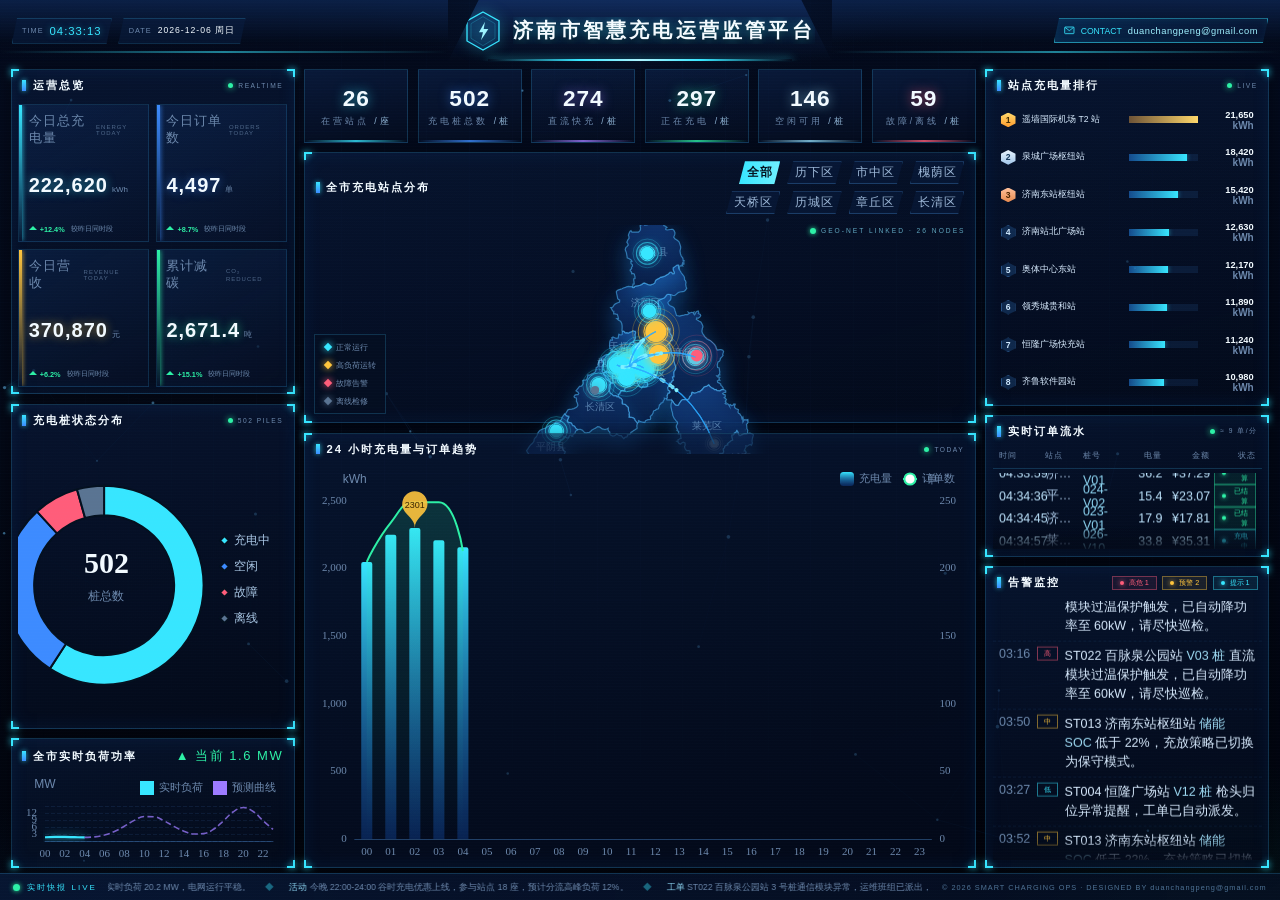
==== index.html @ adb8a1fc "feat: 响应式流式布局（rem+vw 根字号、撑满任意视口无留白）；修复头部胶囊溢出、订单列宽、图例浮层遮挡；断点精简头部信息" ====
<!DOCTYPE html>
<html lang="zh-CN">
<head>
  <meta charset="UTF-8">
  <meta name="viewport" content="width=device-width, initial-scale=1.0">
  <title>济南市智慧充电运营监管平台 · 全市总览</title>
  <meta name="author" content="duanchangpeng@gmail.com">
  <link rel="stylesheet" href="css/style.css?v=jn2">
</head>
<body>
  <div id="scale-screen">
    <canvas id="fx-canvas"></canvas>

    <header id="hud-header"></header>

    <main class="grid">
      <!-- ============ 左列 ============ -->
      <div class="col col-side">
        <section class="panel" style="flex:18.5rem">
          <div class="panel-hd">
            <span class="bar"></span>
            <div><div class="tt">运营总览</div><div class="en">OPERATION OVERVIEW</div></div>
            <div class="deco"><span class="dot"></span><span class="lab">REALTIME</span></div>
          </div>
          <div class="panel-bd"><div class="kpi-grid" id="kpi-grid"></div></div>
        </section>

        <section class="panel" style="flex:18.5rem">
          <div class="panel-hd">
            <span class="bar"></span>
            <div><div class="tt">充电桩状态分布</div><div class="en">PILE STATUS DISTRIBUTION</div></div>
            <div class="deco"><span class="dot"></span><span class="lab" id="pile-total-lab">-- PILES</span></div>
          </div>
          <div class="panel-bd"><div class="chart" id="chart-donut"></div></div>
        </section>

        <section class="panel" style="flex:1">
          <div class="panel-hd">
            <span class="bar"></span>
            <div><div class="tt">全市实时负荷功率</div><div class="en">CITY REALTIME POWER LOAD</div></div>
            <div class="deco"><span class="lab" id="power-now" style="color:var(--green);font-size:13px"></span></div>
          </div>
          <div class="panel-bd"><div class="chart" id="chart-power"></div></div>
        </section>
      </div>

      <!-- ============ 中列 ============ -->
      <div class="col col-mid">
        <div class="stat-strip rise" style="height:clamp(5.4rem,10vh,6.9rem)" id="stat-strip"></div>

        <section class="panel map-panel">
          <div class="panel-hd">
            <span class="bar"></span>
            <div><div class="tt">全市充电站点分布</div><div class="en">CITY-WIDE STATION DISTRIBUTION · GEO-NET</div></div>
            <div class="deco">
              <div class="map-hd-tools" id="dist-chips"></div>
            </div>
          </div>
          <div class="panel-bd">
            <div class="chart" id="chart-map"></div>
            <div class="map-net-tag"><i></i><span id="map-nodes-lab">GEO-NET LINKED</span></div>
            <div class="map-legend">
              <div class="it"><i style="color:var(--cyan);background:var(--cyan)"></i>正常运行</div>
              <div class="it"><i style="color:var(--amber);background:var(--amber)"></i>高负荷运转</div>
              <div class="it"><i style="color:var(--red);background:var(--red)"></i>故障告警</div>
              <div class="it"><i style="color:#5a7492;background:#5a7492"></i>离线检修</div>
            </div>
            <!-- 站点详情浮窗 -->
            <div class="st-pop" id="st-pop">
              <span class="close" id="st-pop-close">✕</span>
              <h4 id="sp-name"></h4>
              <div class="addr" id="sp-addr"></div>
              <div class="rows">
                <div class="c"><span class="k">充电桩数</span><span class="v" id="sp-piles"></span></div>
                <div class="c"><span class="k">今日充电量</span><span class="v" id="sp-kwh"></span></div>
                <div class="c"><span class="k">今日订单</span><span class="v" id="sp-orders"></span></div>
                <div class="c"><span class="k">今日收入</span><span class="v" id="sp-income"></span></div>
                <div class="c"><span class="k">桩位利用率</span><span class="v" id="sp-util"></span></div>
                <div class="c"><span class="k">实时状态</span><span class="v" id="sp-status" style="font-size:13px"></span></div>
              </div>
              <div class="go" id="sp-go">进入场站详情大屏 →</div>
            </div>
          </div>
        </section>

        <section class="panel" style="flex:15.6rem">
          <div class="panel-hd">
            <span class="bar"></span>
            <div><div class="tt">24 小时充电量与订单趋势</div><div class="en">24H ENERGY &amp; ORDER TREND</div></div>
            <div class="deco"><span class="dot"></span><span class="lab">TODAY</span></div>
          </div>
          <div class="panel-bd"><div class="chart" id="chart-24h"></div></div>
        </section>
      </div>

      <!-- ============ 右列 ============ -->
      <div class="col col-side">
        <section class="panel" style="flex:18.5rem">
          <div class="panel-hd">
            <span class="bar"></span>
            <div><div class="tt">站点充电量排行</div><div class="en">STATION ENERGY RANKING · TOP8</div></div>
            <div class="deco"><span class="dot"></span><span class="lab">LIVE</span></div>
          </div>
          <div class="panel-bd"><div class="rank-list" id="rank-list"></div></div>
        </section>

        <section class="panel" style="flex:1">
          <div class="panel-hd">
            <span class="bar"></span>
            <div><div class="tt">实时订单流水</div><div class="en">LIVE ORDER STREAM</div></div>
            <div class="deco"><span class="dot"></span><span class="lab" id="order-rate">≈ 9 单/分</span></div>
          </div>
          <div class="panel-bd">
            <div class="ord-hd">
              <span>时间</span><span>站点</span><span>桩号</span><span style="text-align:right">电量</span><span style="text-align:right">金额</span><span style="text-align:right">状态</span>
            </div>
            <div class="scroll-wrap" id="order-scroll">
              <div class="scroll-inner" id="order-body"></div>
            </div>
          </div>
        </section>

        <section class="panel" style="flex:15.25rem">
          <div class="panel-hd">
            <span class="bar"></span>
            <div><div class="tt">告警监控</div><div class="en">EXCEPTION MONITORING</div></div>
            <div class="deco">
              <span class="st-badge err">高危 1</span>
              <span class="st-badge warn">预警 2</span>
              <span class="st-badge run">提示 1</span>
            </div>
          </div>
          <div class="panel-bd">
            <div class="scroll-wrap" id="alert-scroll" style="padding-top:2px">
              <div class="scroll-inner alert-list" id="alert-list"></div>
            </div>
          </div>
        </section>
      </div>
    </main>

    <footer id="hud-ticker"></footer>
  </div>

  <script src="js/lib/echarts.min.js"></script>
  <script src="js/map-jinan.js?v=jn2"></script>
  <script src="js/data.js?v=jn2"></script>
  <script src="js/common.js?v=jn2"></script>
  <script src="js/city.js?v=jn2"></script>
</body>
</html>
---- css/style.css ----
/* ============================================================
   智慧充电运营监管平台 · 大屏设计系统
   Deep-space cyber HUD · 1920×1080 设计稿，scale 适配
   ============================================================ */

:root {
  --bg-0: #01040d;
  --bg-1: #030a1c;
  --bg-2: #061431;
  --panel-a: rgba(9, 26, 58, .66);
  --panel-b: rgba(4, 12, 30, .62);
  --line: rgba(64, 196, 255, .20);
  --line-strong: rgba(64, 196, 255, .45);
  --cyan: #37e6ff;
  --cyan-deep: #0aa9c9;
  --blue: #3d8bff;
  --green: #2df0a6;
  --amber: #ffc53d;
  --red: #ff5d7a;
  --violet: #9d7bff;
  --text: #d9ecff;
  --text-strong: #f2faff;
  --dim: #6d89ad;
  --num-font: 'Bahnschrift', 'Rajdhani', 'DIN Alternate', 'Segoe UI', sans-serif;
  --cn-font: 'PingFang SC', 'Microsoft YaHei', 'Noto Sans SC', sans-serif;
}

* { margin: 0; padding: 0; box-sizing: border-box; }

/* 响应式根字号：跟随视口宽，参考 1920px→16px，极窄/极宽时钳制 */
html { font-size: clamp(9.5px, 0.833vw, 17px); }

html, body {
  width: 100%; height: 100%;
  background: var(--bg-0);
  overflow: auto;
  font-family: var(--cn-font);
  color: var(--text);
  -webkit-font-smoothing: antialiased;
}

/* ---------- 流式容器：撑满任意比例视口，无留白 ---------- */
#scale-screen {
  width: 100%;
  min-width: 75rem;      /* 1200px 以下允许滚动而非挤压 */
  height: 100vh;
  min-height: 42rem;     /* 过矮屏幕纵向滚动兜底 */
  position: relative;
  background:
    radial-gradient(42vw 20vw at 50% -8%, rgba(38, 131, 255, .16), transparent 62%),
    radial-gradient(35vw 23vw at 8% 108%, rgba(14, 92, 160, .14), transparent 60%),
    radial-gradient(35vw 23vw at 96% 104%, rgba(45, 240, 166, .07), transparent 60%),
    linear-gradient(180deg, var(--bg-1) 0%, var(--bg-0) 100%);
  display: flex; flex-direction: column;
  overflow: hidden;
}

/* 网格 + 扫描线氛围层 */
#scale-screen::before {
  content: ''; position: absolute; inset: 0; z-index: 0; pointer-events: none;
  background:
    repeating-linear-gradient(0deg, rgba(90, 160, 255, .028) 0 1px, transparent 1px 4rem),
    repeating-linear-gradient(90deg, rgba(90, 160, 255, .028) 0 1px, transparent 1px 4rem);
  mask-image: radial-gradient(75% 60% at 50% 40%, #000 30%, transparent 100%);
}
#scale-screen::after {
  content: ''; position: absolute; inset: 0; z-index: 60; pointer-events: none;
  background: repeating-linear-gradient(0deg, rgba(180, 220, 255, .013) 0 1px, transparent 1px 3px);
}

#fx-canvas { position: absolute; inset: 0; z-index: 1; pointer-events: none; width: 100%; height: 100%; }

main.grid { position: relative; z-index: 2; flex: 1; display: flex; gap: 0.875rem; padding: 0.75rem 1rem 0.5rem; min-height: 0; }
.col { display: flex; flex-direction: column; gap: 0.875rem; min-width: 0; min-height: 0; }
.col-side { width: clamp(21rem, 22.2vw, 28rem); }
.col-mid { flex: 1; min-width: 0; }
/* 面板高度全部由 flex 比例分配，列内不溢出 */
.col > .panel { min-height: 0; }

/* ============================================================
   面板（HUD 卡片）
   ============================================================ */
.panel {
  position: relative;
  background: linear-gradient(165deg, var(--panel-a), var(--panel-b));
  border: 1px solid var(--line);
  box-shadow: inset 0 0 1.625rem rgba(30, 110, 220, .10), 0 4px 1.375rem rgba(0, 0, 0, .35);
  display: flex; flex-direction: column;
  min-height: 0;
  animation: panel-in .7s cubic-bezier(.2, .7, .3, 1) both;
  transition: border-color .25s;
}
.panel:hover { border-color: var(--line-strong); }
@keyframes panel-in {
  from { opacity: 0; transform: translateY(1rem) scale(.985); filter: brightness(1.6); }
  to   { opacity: 1; transform: none; filter: none; }
}

/* 四角 HUD 括角（由 JS 注入 span.corner） */
.corner { position: absolute; width: 0.75rem; height: 0.75rem; pointer-events: none; z-index: 3; }
.corner::before, .corner::after { content: ''; position: absolute; background: var(--cyan); box-shadow: 0 0 6px rgba(55, 230, 255, .9); }
.corner::before { width: 0.75rem; height: 2px; } .corner::after { width: 2px; height: 0.75rem; }
.corner.tl { top: -1px; left: -1px; } .corner.tl::before { top: 0; left: 0; } .corner.tl::after { top: 0; left: 0; }
.corner.tr { top: -1px; right: -1px; } .corner.tr::before { top: 0; right: 0; } .corner.tr::after { top: 0; right: 0; }
.corner.bl { bottom: -1px; left: -1px; } .corner.bl::before { bottom: 0; left: 0; } .corner.bl::after { bottom: 0; left: 0; }
.corner.br { bottom: -1px; right: -1px; } .corner.br::before { bottom: 0; right: 0; } .corner.br::after { bottom: 0; right: 0; }

/* 面板标题 */
.panel-hd {
  display: flex; align-items: center; gap: 0.625rem;
  padding: 0.75rem 1rem 0.625rem;
  flex: none;
}
.panel-hd .bar {
  width: 4px; height: 1rem;
  background: linear-gradient(180deg, var(--cyan), var(--blue));
  box-shadow: 0 0 0.5rem rgba(55, 230, 255, .8);
}
.panel-hd .tt { font-size: 1.062rem; font-weight: 700; letter-spacing: 2px; color: var(--text-strong); white-space: nowrap; }
.panel-hd .tt-wrap { min-width: 0; }
.panel-hd .en { font-size: 0.625rem; letter-spacing: 1.6px; color: var(--dim); font-family: var(--num-font); margin-top: 2px; white-space: nowrap; overflow: hidden; text-overflow: ellipsis; }
.panel-hd .deco { margin-left: auto; display: flex; align-items: center; gap: 0.5rem; flex: none; }
.panel-hd .deco .dot { width: 5px; height: 5px; background: var(--green); border-radius: 50%; box-shadow: 0 0 6px var(--green); animation: blink 2s infinite; }
.panel-hd .deco .lab { font-family: var(--num-font); font-size: 0.625rem; letter-spacing: 1.5px; color: var(--dim); }
@keyframes blink { 0%, 100% { opacity: 1; } 50% { opacity: .25; } }

.panel-bd { flex: 1; min-height: 0; position: relative; padding: 4px 0.625rem 0.625rem; display: flex; flex-direction: column; }
.chart { flex: 1; min-height: 0; width: 100%; }

/* ============================================================
   顶部 Header
   ============================================================ */
header.hud {
  position: relative; z-index: 5; flex: none; height: 5.75rem;
  display: flex; align-items: stretch;
}
header.hud .wing {
  flex: 1; position: relative;
  background: linear-gradient(180deg, rgba(12, 34, 74, .9), rgba(4, 11, 26, .35) 70%, transparent);
}
header.hud .wing::after {
  content: ''; position: absolute; left: 0; right: 0; bottom: 0.75rem; height: 2px;
  background: linear-gradient(90deg, transparent, rgba(55, 230, 255, .55), transparent);
}
header.hud .wing-l .inner, header.hud .wing-r .inner { height: 100%; display: flex; align-items: center; gap: 0.875rem; padding: 0 1.625rem; overflow: hidden; }
header.hud .wing-r .inner { justify-content: flex-end; }
.chip { flex: none; } /* 胶囊不压缩变形，放不下时由媒体查询逐级隐藏 */

header.hud .core {
  width: clamp(34rem, 38vw, 47.5rem); flex: none; position: relative;
  background:
    linear-gradient(180deg, rgba(17, 44, 94, .95) 0%, rgba(7, 20, 46, .8) 62%, rgba(5, 13, 30, .2) 100%);
  clip-path: polygon(2.875rem 0, calc(100% - 2.875rem) 0, 100% 100%, 0 100%);
  display: flex; align-items: center; justify-content: center; gap: 1.125rem;
}
header.hud .core::after {
  content: ''; position: absolute; left: 3.75rem; right: 3.75rem; bottom: 0; height: 2px;
  background: linear-gradient(90deg, transparent, var(--cyan) 30%, #aef3ff 50%, var(--cyan) 70%, transparent);
  box-shadow: 0 0 0.75rem rgba(55, 230, 255, .8);
}
.logo-hex { width: 3.375rem; height: 3.75rem; flex: none; filter: drop-shadow(0 0 0.625rem rgba(55, 230, 255, .55)); animation: logo-float 5s ease-in-out infinite; }
@keyframes logo-float { 0%, 100% { transform: translateY(0); } 50% { transform: translateY(-3px); } }

.hud-title { text-align: left; min-width: 0; }
.hud-title h1 {
  font-size: clamp(1.25rem, 1.75vw, 1.875rem); letter-spacing: 0.16em; font-weight: 800; color: #f4fbff;
  text-shadow: 0 0 1.125rem rgba(55, 230, 255, .55), 0 2px 4px rgba(0, 0, 0, .6);
  white-space: nowrap; overflow: hidden; text-overflow: ellipsis; max-width: 100%;
}
.hud-title .sub {
  margin-top: 4px; display: flex; align-items: center; gap: 0.5rem; justify-content: center;
  font-family: var(--num-font); font-size: 0.688rem; letter-spacing: 3.5px; color: #7fd8f2;
}
.hud-title .sub::before, .hud-title .sub::after { content: ''; width: 2.25rem; height: 1px; background: linear-gradient(90deg, transparent, rgba(55, 230, 255, .6)); }
.hud-title .sub::after { transform: scaleX(-1); }

/* 头部信息胶囊 */
.chip {
  display: flex; align-items: center; gap: 0.562rem;
  padding: 0.562rem 0.875rem;
  background: rgba(10, 30, 64, .55);
  border: 1px solid var(--line);
  clip-path: polygon(0.5rem 0, 100% 0, calc(100% - 0.5rem) 100%, 0 100%);
  font-size: 0.812rem; color: var(--text);
  white-space: nowrap;
}
.chip .k { color: var(--dim); font-size: 0.688rem; letter-spacing: 1px; }
.chip .v { font-family: var(--num-font); letter-spacing: 1px; color: var(--text-strong); }
.chip.time .v { font-size: 1.062rem; color: var(--cyan); text-shadow: 0 0 0.625rem rgba(55, 230, 255, .5); }
.chip .ico { width: 1rem; height: 1rem; flex: none; }

/* 联系方式胶囊（显眼） */
.chip.contact {
  border-color: rgba(55, 230, 255, .55);
  background: linear-gradient(90deg, rgba(10, 60, 110, .5), rgba(8, 24, 56, .7));
  box-shadow: 0 0 1rem rgba(30, 140, 255, .25), inset 0 0 0.75rem rgba(55, 230, 255, .08);
  animation: contact-glow 3s ease-in-out infinite;
}
@keyframes contact-glow {
  0%, 100% { box-shadow: 0 0 0.875rem rgba(30, 140, 255, .22), inset 0 0 0.75rem rgba(55, 230, 255, .08); }
  50% { box-shadow: 0 0 1.625rem rgba(55, 230, 255, .4), inset 0 0 1rem rgba(55, 230, 255, .14); }
}
.chip.contact .v { color: #9ff1ff; font-family: var(--num-font); font-size: 0.875rem; letter-spacing: .5px; }
.chip.contact .lab { color: var(--cyan); }

.btn-back {
  display: inline-flex; align-items: center; gap: 0.5rem; cursor: pointer;
  padding: 0.562rem 1rem; font-size: 0.812rem; letter-spacing: 2px; color: var(--cyan);
  background: rgba(10, 30, 64, .55); border: 1px solid rgba(55, 230, 255, .4);
  clip-path: polygon(0.5rem 0, 100% 0, calc(100% - 0.5rem) 100%, 0 100%);
  transition: all .2s; user-select: none;
}
.btn-back:hover { background: rgba(25, 80, 150, .55); color: #fff; box-shadow: 0 0 0.875rem rgba(55, 230, 255, .35); }

/* ============================================================
   底部滚动条
   ============================================================ */
footer.ticker {
  position: relative; z-index: 5; flex: none; height: 2.5rem;
  display: flex; align-items: center; gap: 1rem; padding: 0 1.25rem;
  background: linear-gradient(90deg, rgba(8, 24, 54, .85), rgba(6, 16, 38, .65));
  border-top: 1px solid var(--line);
  overflow: hidden;
}
footer.ticker .tag {
  flex: none; display: flex; align-items: center; gap: 7px;
  font-size: 0.75rem; letter-spacing: 2px; color: var(--cyan);
}
footer.ticker .tag i { width: 7px; height: 7px; background: var(--green); border-radius: 50%; box-shadow: 0 0 0.5rem var(--green); animation: blink 1.6s infinite; }
.ticker-view { flex: 1; overflow: hidden; position: relative; height: 100%; }
.ticker-track { position: absolute; white-space: nowrap; line-height: 2.5rem; font-size: 0.812rem; color: var(--dim); will-change: transform; }
.ticker-track b { color: #8fd8f5; font-weight: 500; }
.ticker-track .sep { margin: 0 1.375rem; color: rgba(55, 230, 255, .4); }
footer.ticker .copy { flex: none; font-size: 0.688rem; letter-spacing: 1px; color: #4f7396; text-decoration: none; font-family: var(--num-font); }
footer.ticker .copy a { color: #4f7396; text-decoration: none; }
footer.ticker .copy a:hover { color: var(--cyan); }

/* ============================================================
   KPI 数字翻牌
   ============================================================ */
.kpi-grid { display: grid; grid-template-columns: 1fr 1fr; gap: 0.625rem; height: 100%; }
.kpi {
  position: relative; padding: 0.75rem 0.875rem 0.625rem;
  background: linear-gradient(150deg, rgba(16, 46, 96, .4), rgba(8, 20, 46, .3));
  border: 1px solid rgba(64, 196, 255, .14);
  display: flex; flex-direction: column; justify-content: space-between;
  overflow: hidden; transition: border-color .25s, transform .25s;
}
.kpi:hover { border-color: var(--line-strong); transform: translateY(-2px); }
.kpi::before {
  content: ''; position: absolute; left: 0; top: 0; bottom: 0; width: 3px;
  background: linear-gradient(180deg, var(--accent, var(--cyan)), transparent);
  box-shadow: 0 0 0.5rem var(--accent, var(--cyan));
}
.kpi .lab { font-size: 12.5px; color: var(--dim); letter-spacing: 1px; display: flex; align-items: center; gap: 6px; }
.kpi .lab .en { font-family: var(--num-font); font-size: 0.562rem; opacity: .7; letter-spacing: 1px; }
.kpi .val { font-family: var(--num-font); font-size: 1.875rem; font-weight: 700; line-height: 1.05; color: var(--text-strong); text-shadow: 0 0 0.875rem color-mix(in srgb, var(--accent, var(--cyan)) 55%, transparent); letter-spacing: 1px; }
.kpi .unit { font-size: 0.75rem; color: var(--dim); margin-left: 4px; font-weight: 400; }
.kpi .foot { display: flex; align-items: center; gap: 6px; font-size: 0.688rem; }
.kpi .trend { font-family: var(--num-font); font-weight: 600; }
.kpi .trend.up { color: var(--green); } .kpi .trend.down { color: var(--red); }
.kpi .trend::before { content: ''; display: inline-block; margin-right: 3px; border: 4px solid transparent; }
.kpi .trend.up::before { border-bottom-color: var(--green); transform: translateY(-2px); }
.kpi .trend.down::before { border-top-color: var(--red); transform: translateY(2px); }
.kpi .cmp { color: var(--dim); }

/* 中央顶部大数字条 */
.stat-strip { display: flex; gap: 0.875rem; height: 100%; }
.stat {
  flex: 1; position: relative; display: flex; flex-direction: column; justify-content: center; align-items: center; gap: 4px;
  background: linear-gradient(170deg, rgba(14, 40, 86, .5), rgba(6, 15, 36, .35));
  border: 1px solid var(--line);
  overflow: hidden;
}
.stat::after {
  content: ''; position: absolute; inset: auto 0 0 0; height: 2px;
  background: linear-gradient(90deg, transparent, var(--accent, var(--cyan)), transparent);
  opacity: .8;
}
.stat .v { font-family: var(--num-font); font-size: 2.125rem; font-weight: 700; color: var(--text-strong); text-shadow: 0 0 1.125rem color-mix(in srgb, var(--accent, var(--cyan)) 60%, transparent); letter-spacing: 1px; }
.stat .l { font-size: 0.812rem; color: var(--dim); letter-spacing: 3px; }
.stat .l b { color: #93b8d8; font-weight: 500; }
.stat .spark { position: absolute; right: 0.5rem; top: 6px; opacity: .8; }

/* ============================================================
   水球（利用率）
   ============================================================ */
.wb-wrap { display: flex; align-items: center; height: 100%; gap: 6px; }
.wb-box {
  position: relative; width: 10.75rem; height: 10.75rem; border-radius: 50%;
  background: radial-gradient(circle at 50% 40%, rgba(20, 60, 120, .35), rgba(4, 12, 30, .9) 75%);
  border: 2px solid rgba(55, 230, 255, .35);
  box-shadow: 0 0 1.5rem rgba(30, 140, 255, .25), inset 0 0 1.875rem rgba(20, 90, 180, .25);
  overflow: hidden; flex: none;
}
.wb-box::before {
  content: ''; position: absolute; inset: 6px; border-radius: 50%; z-index: 4; pointer-events: none;
  border: 1px dashed rgba(120, 200, 255, .28);
  animation: wb-spin 22s linear infinite;
}
@keyframes wb-spin { to { transform: rotate(360deg); } }
.wb-water { position: absolute; left: 0; top: 0; width: 100%; height: 100%; z-index: 2; background: linear-gradient(180deg, rgba(28, 140, 255, .85), rgba(10, 90, 200, .95)); transition: transform 1s cubic-bezier(.3, .7, .3, 1); }
.wb-wave { position: absolute; width: 200%; height: 1.375rem; bottom: 100%; }
.wb-wave.front { left: 0; fill: rgba(46, 150, 255, .95); animation: wave-f 2.4s linear infinite; }
.wb-wave.back { right: 0; fill: rgba(110, 200, 255, .5); animation: wave-b 3.4s linear infinite; }
@keyframes wave-f { from { transform: translateX(0); } to { transform: translateX(-50%); } }
@keyframes wave-b { from { transform: translateX(0); } to { transform: translateX(50%); } }
.wb-pct { position: absolute; inset: 0; z-index: 5; display: flex; flex-direction: column; align-items: center; justify-content: center; }
.wb-pct .n { font-family: var(--num-font); font-size: 2.625rem; font-weight: 700; color: #fff; text-shadow: 0 2px 0.625rem rgba(0, 40, 90, .8); }
.wb-pct .t { font-size: 0.688rem; letter-spacing: 2px; color: #a8d8f5; margin-top: 2px; }
.wb-legend { flex: 1; display: flex; flex-direction: column; justify-content: center; gap: 0.75rem; padding-right: 6px; }
.wb-legend .it { display: flex; align-items: center; gap: 0.562rem; font-size: 0.812rem; }
.wb-legend .it i { width: 0.562rem; height: 0.562rem; flex: none; transform: rotate(45deg); box-shadow: 0 0 0.5rem currentColor; }
.wb-legend .it .nm { color: var(--dim); flex: 1; }
.wb-legend .it .pv { font-family: var(--num-font); font-size: 1rem; font-weight: 600; color: var(--text-strong); }

/* ============================================================
   排行榜
   ============================================================ */
.rank-list { display: flex; flex-direction: column; gap: 0.562rem; height: 100%; justify-content: space-between; padding: 2px 4px; }
.rank-it { display: flex; align-items: center; gap: 0.625rem; cursor: pointer; padding: 3px 4px; transition: background .2s; }
.rank-it:hover { background: rgba(40, 110, 200, .12); }
.rank-no {
  width: 1.375rem; height: 1.375rem; flex: none; display: flex; align-items: center; justify-content: center;
  font-family: var(--num-font); font-size: 0.812rem; font-weight: 700; color: #cfe9ff;
  background: rgba(50, 120, 200, .25); border: 1px solid rgba(90, 170, 255, .3);
  clip-path: polygon(50% 0, 100% 25%, 100% 75%, 50% 100%, 0 75%, 0 25%);
}
.rank-it:nth-child(1) .rank-no { background: linear-gradient(180deg, #ffd86b, #ff9d2e); color: #402a00; border: none; box-shadow: 0 0 0.625rem rgba(255, 190, 60, .6); }
.rank-it:nth-child(2) .rank-no { background: linear-gradient(180deg, #e8f4ff, #9fc4e8); color: #173a5e; border: none; }
.rank-it:nth-child(3) .rank-no { background: linear-gradient(180deg, #ffc09a, #e88a4e); color: #4a2400; border: none; }
.rank-it .nm { flex: 0 1 9.375rem; min-width: 5.5rem; font-size: 0.812rem; color: var(--text); white-space: nowrap; overflow: hidden; text-overflow: ellipsis; }
.rank-it .bar-bg { flex: 1; height: 7px; background: rgba(60, 120, 200, .14); position: relative; overflow: hidden; }
.rank-it .bar-fi {
  position: absolute; inset: 0 auto 0 0; width: 0;
  background: linear-gradient(90deg, rgba(30, 120, 220, .5), var(--cyan));
  box-shadow: 0 0 0.5rem rgba(55, 230, 255, .5);
  transition: width 1.2s cubic-bezier(.25, .8, .3, 1);
}
.rank-it:nth-child(1) .bar-fi { background: linear-gradient(90deg, rgba(255, 160, 40, .4), #ffd86b); box-shadow: 0 0 0.5rem rgba(255, 200, 80, .6); }
.rank-it .pv { width: 4.625rem; text-align: right; font-family: var(--num-font); font-size: 0.875rem; font-weight: 600; color: var(--text-strong); }

/* ============================================================
   滚动列表（订单流水 / 告警）
   ============================================================ */
.ord-hd, .ord-row {
  display: grid;
  grid-template-columns: 4rem minmax(0, 1fr) 3.5rem 3.6rem 4.1rem 3.9rem;
  gap: 4px; align-items: center;
  padding: 0 6px;
}
/* 详情页订单：多一列车牌，列宽按内容弹性 */
.ord-hd.st, .ord-row.st {
  grid-template-columns: 3.8rem 4rem minmax(0, 1fr) 3.4rem 3.9rem 3.7rem;
}
.ord-hd {
  font-size: 0.75rem; letter-spacing: 1px; color: var(--dim);
  padding-bottom: 7px; margin-bottom: 4px;
  border-bottom: 1px solid var(--line);
  flex: none;
}
.ord-row { font-size: 12.5px; height: 2.125rem; color: var(--text); }
.ord-row .num { font-family: var(--num-font); color: #bfe6ff; text-align: right; }
.ord-row .st { white-space: nowrap; overflow: hidden; text-overflow: ellipsis; color: #a9c6e4; }
.ord-row .pl { font-family: var(--num-font); color: #8fd8f5; }
.ord-row.new-row { animation: row-flash 1.2s ease-out; }
@keyframes row-flash { from { background: rgba(55, 230, 255, .22); } to { background: transparent; } }

.scroll-wrap { position: relative; height: 100%; overflow: hidden; }
.scroll-inner { position: absolute; left: 0; right: 0; top: 0; will-change: transform; }
.scroll-wrap::after {
  content: ''; position: absolute; left: 0; right: 0; bottom: 0; height: 2.125rem; z-index: 2; pointer-events: none;
  background: linear-gradient(180deg, transparent, rgba(4, 11, 26, .9));
}

.st-badge { display: inline-flex; align-items: center; gap: 5px; font-size: 0.688rem; padding: 1px 7px; border: 1px solid; }
.st-badge::before { content: ''; width: 4px; height: 4px; border-radius: 50%; background: currentColor; box-shadow: 0 0 5px currentColor; }
.st-badge.ok { color: var(--green); border-color: rgba(45, 240, 166, .4); background: rgba(45, 240, 166, .08); }
.st-badge.run { color: var(--cyan); border-color: rgba(55, 230, 255, .4); background: rgba(55, 230, 255, .08); }
.st-badge.warn { color: var(--amber); border-color: rgba(255, 197, 61, .4); background: rgba(255, 197, 61, .08); }
.st-badge.err { color: var(--red); border-color: rgba(255, 93, 122, .4); background: rgba(255, 93, 122, .08); animation: blink 1.4s infinite; }

.alert-list { display: flex; flex-direction: column; }
.alert-it { display: flex; gap: 0.625rem; padding: 0.5rem 6px; border-bottom: 1px dashed rgba(70, 130, 210, .12); font-size: 12.5px; align-items: flex-start; }
.alert-it .tm { font-family: var(--num-font); color: var(--dim); flex: none; }
.alert-it .lv { flex: none; font-size: 0.688rem; padding: 1px 6px; border: 1px solid; }
.alert-it .lv.h { color: var(--red); border-color: rgba(255, 93, 122, .5); animation: blink 1.4s infinite; }
.alert-it .lv.m { color: var(--amber); border-color: rgba(255, 197, 61, .5); }
.alert-it .lv.l { color: var(--cyan); border-color: rgba(55, 230, 255, .5); }
.alert-it .tx { color: var(--text); line-height: 1.5; }
.alert-it .tx b { color: #9fdcf5; font-weight: 500; }

/* ============================================================
   地图面板
   ============================================================ */
.map-panel { flex: 1; }
.map-hd-tools { display: flex; flex-wrap: wrap; justify-content: flex-end; gap: 7px; margin-left: auto; max-width: 60%; }
.dist-chip {
  font-size: 11.5px; letter-spacing: 1px; padding: 3px 0.625rem; cursor: pointer; user-select: none;
  color: #9db8d8; border: 1px solid rgba(80, 160, 240, .28); background: rgba(12, 34, 70, .4);
  clip-path: polygon(6px 0, 100% 0, calc(100% - 6px) 100%, 0 100%);
  transition: all .2s; white-space: nowrap;
}
.dist-chip:hover { color: #fff; border-color: rgba(55, 230, 255, .6); }
.dist-chip.on {
  color: #04121f; font-weight: 700;
  background: linear-gradient(90deg, var(--cyan), #6ff0ff);
  border-color: transparent; box-shadow: 0 0 0.75rem rgba(55, 230, 255, .55); text-shadow: none;
}
.map-legend {
  position: absolute; left: 0.875rem; bottom: 0.75rem; z-index: 4; display: flex; flex-direction: column; gap: 7px;
  padding: 0.625rem 0.875rem; background: rgba(5, 14, 32, .72); border: 1px solid var(--line); backdrop-filter: blur(3px);
  font-size: 0.75rem; color: var(--dim);
}
.map-legend .it { display: flex; align-items: center; gap: 0.5rem; }
.map-legend i { width: 0.562rem; height: 0.562rem; transform: rotate(45deg); box-shadow: 0 0 7px currentColor; }
.map-net-tag {
  position: absolute; right: 0.875rem; top: 0.625rem; z-index: 4; pointer-events: none;
  font-family: var(--num-font); font-size: 0.625rem; letter-spacing: 2px; color: rgba(127, 216, 242, .75);
  display: flex; align-items: center; gap: 0.5rem;
}
.map-net-tag i { width: 6px; height: 6px; border-radius: 50%; background: var(--green); box-shadow: 0 0 0.5rem var(--green); animation: blink 1.8s infinite; }

/* 站点弹窗 */
.st-pop {
  position: absolute; z-index: 6; left: 0.875rem; top: 0.75rem; width: 15.75rem;
  background: linear-gradient(165deg, rgba(10, 32, 70, .92), rgba(5, 14, 34, .94));
  border: 1px solid rgba(55, 230, 255, .45);
  box-shadow: 0 0.5rem 2rem rgba(0, 0, 0, .5), 0 0 1.25rem rgba(30, 140, 255, .18);
  padding: 0.875rem 1rem 0.75rem;
  transform: translateX(-0.875rem); opacity: 0; pointer-events: none;
  transition: all .3s cubic-bezier(.2, .8, .3, 1);
}
.st-pop.show { transform: none; opacity: 1; pointer-events: auto; }
.st-pop .close { position: absolute; right: 0.625rem; top: 0.5rem; cursor: pointer; color: var(--dim); font-size: 0.938rem; line-height: 1; padding: 4px; }
.st-pop .close:hover { color: var(--red); }
.st-pop h4 { font-size: 15.5px; color: #f0faff; letter-spacing: 1px; padding-right: 1rem; }
.st-pop .addr { font-size: 0.688rem; color: var(--dim); margin: 3px 0 0.562rem; }
.st-pop .rows { display: grid; grid-template-columns: 1fr 1fr; gap: 7px 0.75rem; margin-bottom: 0.688rem; }
.st-pop .rows .c { display: flex; flex-direction: column; gap: 1px; }
.st-pop .rows .k { font-size: 10.5px; color: var(--dim); }
.st-pop .rows .v { font-family: var(--num-font); font-size: 1rem; font-weight: 600; color: var(--text-strong); }
.st-pop .rows .v small { font-size: 0.625rem; color: var(--dim); font-weight: 400; }
.st-pop .go {
  display: block; text-align: center; padding: 0.5rem 0; cursor: pointer; user-select: none;
  color: #04121f; font-weight: 700; font-size: 0.812rem; letter-spacing: 2px;
  background: linear-gradient(90deg, var(--cyan), #71eaff); clip-path: polygon(0.625rem 0, 100% 0, calc(100% - 0.625rem) 100%, 0 100%);
  transition: filter .2s;
}
.st-pop .go:hover { filter: brightness(1.2) drop-shadow(0 0 0.5rem rgba(55, 230, 255, .7)); }

/* ============================================================
   场站布局图（详情页中央）
   ============================================================ */
.layout-stage { width: 100%; height: 100%; position: relative; }
.layout-stage svg { width: 100%; height: 100%; display: block; }
.bay { cursor: pointer; }
.bay .bay-hit { fill: transparent; }
.bay:hover .bay-frame, .bay.sel .bay-frame { stroke: #7df0ff; stroke-width: 2; filter: drop-shadow(0 0 6px rgba(55, 230, 255, .8)); }
.bay .soc-txt { font-family: var(--num-font); font-size: 0.688rem; fill: #cfeeff; text-anchor: middle; }
.pile-lamp { animation: lamp-pulse 1.6s ease-in-out infinite; }
@keyframes lamp-pulse { 0%, 100% { opacity: 1; } 50% { opacity: .35; } }
.car-body { transition: opacity .5s; }
.energy-line { stroke-dasharray: 6 90; animation: energy-flow 2.4s linear infinite; }
@keyframes energy-flow { to { stroke-dashoffset: -96; } }

/* 布局图图例：并入面板标题行，不再浮层遮挡车位 */
.layout-legend { display: flex; flex-wrap: wrap; gap: 0.75rem; font-size: 0.72rem; color: var(--dim); background: rgba(5, 14, 32, .6); padding: 0.3rem 0.7rem; border: 1px solid var(--line); margin-left: auto; }
.layout-legend i { display: inline-block; width: 0.5rem; height: 0.5rem; margin-right: 5px; transform: rotate(45deg); box-shadow: 0 0 6px currentColor; }

/* ============================================================
   桩卡片网格（详情页）
   ============================================================ */
.pile-grid { display: grid; grid-template-columns: repeat(4, 1fr); grid-auto-rows: minmax(6.75rem, 1fr); gap: 0.625rem; height: 100%; }
.pile {
  position: relative; padding: 0.625rem 0.75rem 0.562rem;
  background: linear-gradient(160deg, rgba(14, 40, 84, .5), rgba(7, 18, 40, .4));
  border: 1px solid rgba(64, 196, 255, .16);
  display: flex; flex-direction: column; gap: 6px; cursor: pointer;
  transition: all .25s; overflow: hidden;
}
.pile:hover, .pile.sel { border-color: rgba(55, 230, 255, .65); box-shadow: 0 0 1rem rgba(30, 140, 255, .25); transform: translateY(-2px); }
.pile .row1 { display: flex; align-items: center; gap: 7px; }
.pile .pid { font-family: var(--num-font); font-weight: 700; font-size: 0.938rem; color: #eaf6ff; letter-spacing: 1px; }
.pile .pt { font-size: 9.5px; padding: 1px 5px; color: var(--dim); border: 1px solid rgba(100, 160, 230, .3); }
.pile .st { margin-left: auto; }
.pile .plate { font-size: 10.5px; color: var(--dim); font-family: var(--num-font); letter-spacing: 1px; }
.pile .metrics { display: flex; align-items: baseline; gap: 0.625rem; }
.pile .kw { font-family: var(--num-font); font-size: 1.312rem; font-weight: 700; color: var(--green); text-shadow: 0 0 0.625rem rgba(45, 240, 166, .45); }
.pile .kw.idle { color: #7fd8f2; text-shadow: 0 0 0.625rem rgba(127, 216, 242, .4); }
.pile .kw.off { color: #5a7492; text-shadow: none; }
.pile .kw small { font-size: 0.625rem; color: var(--dim); font-weight: 400; }
.pile .eta { margin-left: auto; font-size: 10.5px; color: var(--dim); }
.pile .eta b { color: #ffd88a; font-family: var(--num-font); font-weight: 600; }
.soc-bar { height: 6px; background: rgba(60, 120, 200, .15); position: relative; overflow: hidden; }
.soc-fi { position: absolute; inset: 0 auto 0 0; background: linear-gradient(90deg, #1e9bff, var(--green)); box-shadow: 0 0 0.5rem rgba(45, 240, 166, .5); transition: width .8s ease; }
.soc-fi::after {
  content: ''; position: absolute; right: 0; top: 0; bottom: 0; width: 0.875rem;
  background: linear-gradient(90deg, transparent, rgba(255, 255, 255, .5));
  animation: soc-shine 1.8s linear infinite;
}
@keyframes soc-shine { from { opacity: .9; } to { opacity: .2; } }

/* ============================================================
   开机动画
   ============================================================ */
#boot {
  position: fixed; inset: 0; z-index: 999;
  background: radial-gradient(56.25rem 31.25rem at 50% 40%, #071a38, #01040d 75%);
  display: flex; flex-direction: column; align-items: center; justify-content: center; gap: 1.375rem;
  transition: opacity .5s, visibility .5s;
}
#boot.done { opacity: 0; visibility: hidden; pointer-events: none; }
#boot .hex { width: 5.25rem; height: 5.75rem; filter: drop-shadow(0 0 1.125rem rgba(55, 230, 255, .7)); animation: boot-spin-in 1s cubic-bezier(.2, .8, .3, 1.1) both; }
@keyframes boot-spin-in { from { transform: rotate(-180deg) scale(.2); opacity: 0; } to { transform: none; opacity: 1; } }
#boot h2 { font-size: 1.375rem; letter-spacing: 0.5rem; color: #dff4ff; text-shadow: 0 0 1rem rgba(55, 230, 255, .6); font-weight: 600; }
#boot .bar-w { width: 21.25rem; height: 3px; background: rgba(70, 140, 220, .2); overflow: hidden; }
#boot .bar-i { height: 100%; width: 0%; background: linear-gradient(90deg, #1e9bff, var(--cyan)); box-shadow: 0 0 0.75rem var(--cyan); }
#boot .step { font-family: var(--num-font); font-size: 0.688rem; letter-spacing: 2px; color: #6fa9cf; height: 0.875rem; }
#boot .mail { margin-top: 6px; font-family: var(--num-font); font-size: 0.75rem; letter-spacing: 1px; color: #4f7fa8; }

/* ============================================================
   详情页补充：场站档案
   ============================================================ */
.info-grid { display: grid; grid-template-columns: 1fr 1fr; gap: 0.688rem 0.875rem; padding: 0.5rem 6px 2px; }
.info-it { display: flex; flex-direction: column; gap: 3px; border-left: 2px solid rgba(64, 196, 255, .35); padding-left: 0.625rem; }
.info-it .k { font-size: 0.688rem; color: var(--dim); letter-spacing: 1px; }
.info-it .v { font-size: 13.5px; color: var(--text); line-height: 1.35; }
.info-it .v.big { font-family: var(--num-font); font-size: 1.5rem; color: #f2faff; font-weight: 700; letter-spacing: 1px; }
.info-it .v.big small { font-size: 0.688rem; color: var(--dim); font-weight: 400; }

/* 详情页：桩监视行 */
.pile-row { display: grid; grid-template-columns: repeat(4, 1fr); gap: 0.625rem; height: 7.75rem; margin-bottom: 0.625rem; }
.pile-row .pile { height: 100%; }

.st-badge.dim { color: #8fb8dd; border-color: rgba(140, 180, 220, .4); background: rgba(140, 180, 220, .08); }

/* 详情页：SVG 布局图文字 */
.layout-stage text { font-family: 'Bahnschrift', 'PingFang SC', sans-serif; }
.layout-stage .id-txt { font-size: 0.625rem; fill: #7d9cbf; }
.layout-stage .zone-txt { font-size: 0.688rem; fill: #6d89ad; letter-spacing: 2px; }
.layout-stage .soc-txt { font-size: 0.75rem; fill: #d9f4ff; font-weight: 700; }
.layout-stage .src-txt { font-size: 0.688rem; fill: #a9c6e4; letter-spacing: 2px; }

/* ============================================================
   通用动效工具
   ============================================================ */
.rise { animation: rise .8s cubic-bezier(.2, .7, .3, 1) both; }
@keyframes rise { from { opacity: 0; transform: translateY(1.125rem); } to { opacity: 1; transform: none; } }

::-webkit-scrollbar { width: 4px; height: 4px; }
::-webkit-scrollbar-thumb { background: rgba(70, 150, 230, .35); }
::selection { background: rgba(55, 230, 255, .3); }

/* ============================================================
   响应式断点：头部胶囊逐级精简，优先保留时钟与联系方式
   ============================================================ */
@media (max-width: 1720px) {
  .chip.env { display: none; }              /* 环境信息最先隐藏 */
}
@media (max-width: 1560px) {
  .chip.operator { display: none; }         /* 值班席位隐藏 */
  header.hud .core { width: clamp(30rem, 34vw, 42rem); }
  header.hud .wing-l .inner, header.hud .wing-r .inner { padding: 0 1.1rem; gap: 0.6rem; }
}
@media (max-width: 1380px) {
  .hud-title .sub { display: none; }        /* 英文副标题隐藏 */
  header.hud .core { width: clamp(26rem, 30vw, 38rem); }
}
@media (max-width: 1280px) {
  .panel-hd .en { display: none; }          /* 面板英文小注隐藏，标题独占一行 */
  .st-pop { width: 14.5rem; }
}
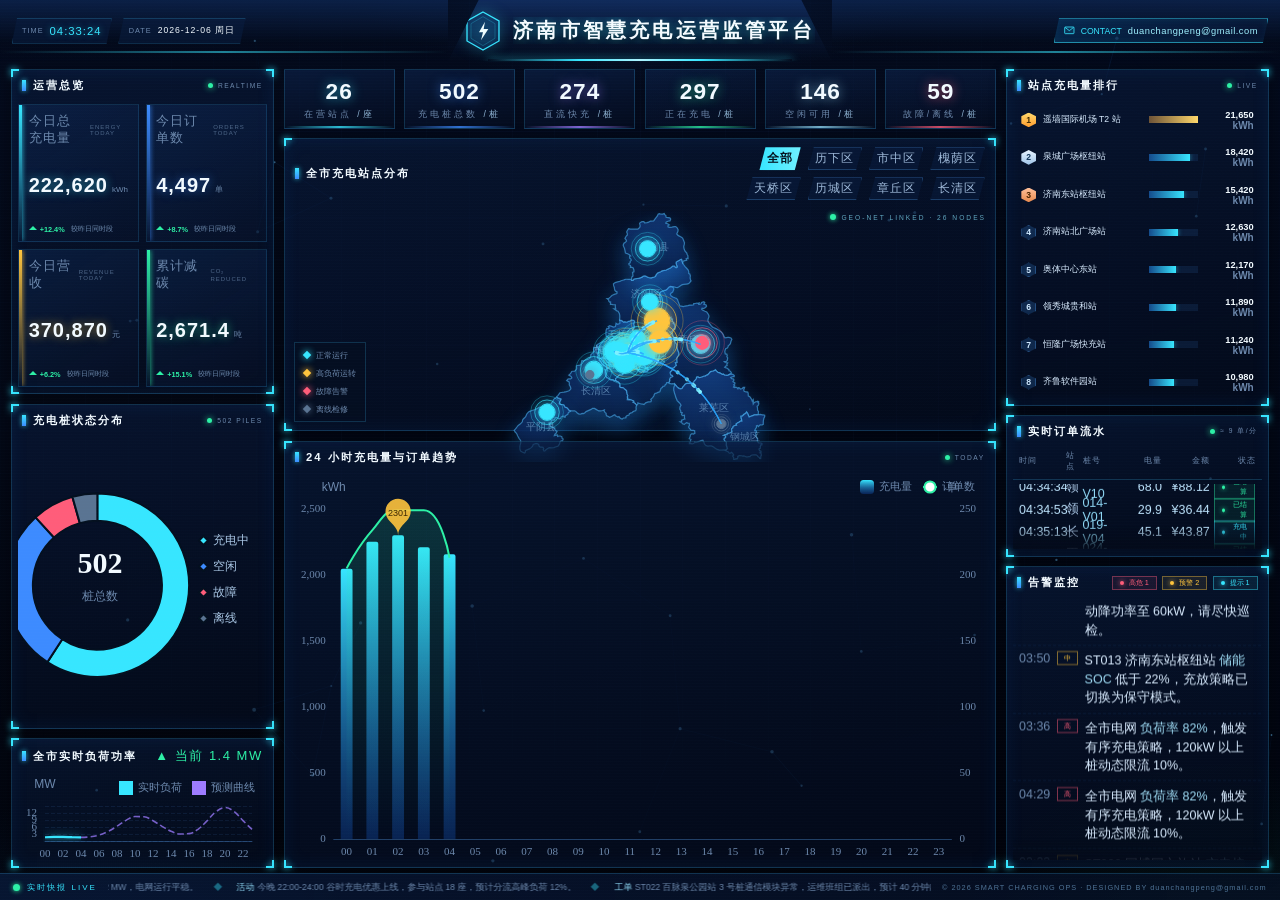
==== commit 515e7f60: "feat: 放大地图区——指标带/24h趋势面板压缩，侧栏收窄加宽中列；地图 contain 填满面板并横向展宽，站点涟漪同步放大" ====
--- a/index.html
+++ b/index.html
@@ -5,7 +5,7 @@
   <meta name="viewport" content="width=device-width, initial-scale=1.0">
   <title>济南市智慧充电运营监管平台 · 全市总览</title>
   <meta name="author" content="duanchangpeng@gmail.com">
-  <link rel="stylesheet" href="css/style.css?v=jn2">
+  <link rel="stylesheet" href="css/style.css?v=jn3">
 </head>
 <body>
   <div id="scale-screen">
@@ -46,7 +46,7 @@
 
       <!-- ============ 中列 ============ -->
       <div class="col col-mid">
-        <div class="stat-strip rise" style="height:clamp(5.4rem,10vh,6.9rem)" id="stat-strip"></div>
+        <div class="stat-strip rise" style="height:clamp(4.6rem,7.5vh,5.6rem)" id="stat-strip"></div>
 
         <section class="panel map-panel">
           <div class="panel-hd">
@@ -83,7 +83,7 @@
           </div>
         </section>
 
-        <section class="panel" style="flex:15.6rem">
+        <section class="panel" style="flex:12.8rem">
           <div class="panel-hd">
             <span class="bar"></span>
             <div><div class="tt">24 小时充电量与订单趋势</div><div class="en">24H ENERGY &amp; ORDER TREND</div></div>
@@ -143,9 +143,9 @@
   </div>
 
   <script src="js/lib/echarts.min.js"></script>
-  <script src="js/map-jinan.js?v=jn2"></script>
-  <script src="js/data.js?v=jn2"></script>
-  <script src="js/common.js?v=jn2"></script>
-  <script src="js/city.js?v=jn2"></script>
+  <script src="js/map-jinan.js?v=jn3"></script>
+  <script src="js/data.js?v=jn3"></script>
+  <script src="js/common.js?v=jn3"></script>
+  <script src="js/city.js?v=jn3"></script>
 </body>
 </html>
--- a/css/style.css
+++ b/css/style.css
@@ -72,7 +72,7 @@
 
 main.grid { position: relative; z-index: 2; flex: 1; display: flex; gap: 0.875rem; padding: 0.75rem 1rem 0.5rem; min-height: 0; }
 .col { display: flex; flex-direction: column; gap: 0.875rem; min-width: 0; min-height: 0; }
-.col-side { width: clamp(21rem, 22.2vw, 28rem); }
+.col-side { width: clamp(19.5rem, 20.6vw, 25.5rem); }
 .col-mid { flex: 1; min-width: 0; }
 /* 面板高度全部由 flex 比例分配，列内不溢出 */
 .col > .panel { min-height: 0; }
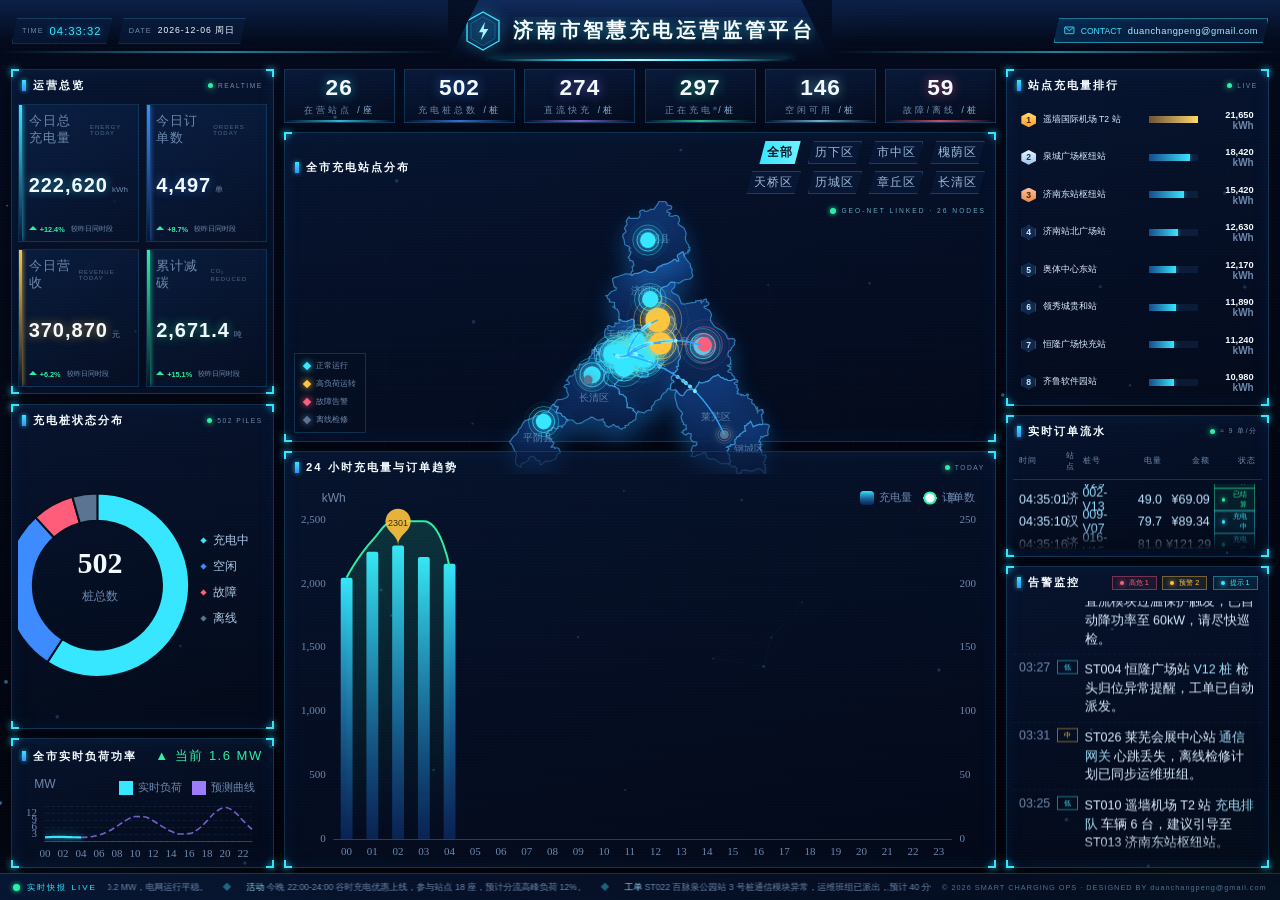
==== commit f6cd0f3c: "feat: 地图再放大——24h趋势面板与指标带进一步压缩；地图横向展宽(aspectScale 0.84)、面板内边距最小化" ====
--- a/index.html
+++ b/index.html
@@ -5,7 +5,7 @@
   <meta name="viewport" content="width=device-width, initial-scale=1.0">
   <title>济南市智慧充电运营监管平台 · 全市总览</title>
   <meta name="author" content="duanchangpeng@gmail.com">
-  <link rel="stylesheet" href="css/style.css?v=jn3">
+  <link rel="stylesheet" href="css/style.css?v=jn4">
 </head>
 <body>
   <div id="scale-screen">
@@ -46,7 +46,7 @@
 
       <!-- ============ 中列 ============ -->
       <div class="col col-mid">
-        <div class="stat-strip rise" style="height:clamp(4.6rem,7.5vh,5.6rem)" id="stat-strip"></div>
+        <div class="stat-strip rise" style="height:clamp(4.2rem,6.5vh,5rem)" id="stat-strip"></div>
 
         <section class="panel map-panel">
           <div class="panel-hd">
@@ -83,7 +83,7 @@
           </div>
         </section>
 
-        <section class="panel" style="flex:12.8rem">
+        <section class="panel" style="flex:10.2rem">
           <div class="panel-hd">
             <span class="bar"></span>
             <div><div class="tt">24 小时充电量与订单趋势</div><div class="en">24H ENERGY &amp; ORDER TREND</div></div>
@@ -143,9 +143,9 @@
   </div>
 
   <script src="js/lib/echarts.min.js"></script>
-  <script src="js/map-jinan.js?v=jn3"></script>
-  <script src="js/data.js?v=jn3"></script>
-  <script src="js/common.js?v=jn3"></script>
-  <script src="js/city.js?v=jn3"></script>
+  <script src="js/map-jinan.js?v=jn4"></script>
+  <script src="js/data.js?v=jn4"></script>
+  <script src="js/common.js?v=jn4"></script>
+  <script src="js/city.js?v=jn4"></script>
 </body>
 </html>
--- a/css/style.css
+++ b/css/style.css
@@ -394,6 +394,10 @@
    地图面板
    ============================================================ */
 .map-panel { flex: 1; }
+/* 地图面板内边距收到最小，绘图区最大化 */
+.map-panel .panel-bd { padding: 0 0.25rem 0.5rem; }
+/* 24h 趋势面板压缩后，图表内部留白同步收紧 */
+.panel-bd .chart[style] { min-height: 0; }
 .map-hd-tools { display: flex; flex-wrap: wrap; justify-content: flex-end; gap: 7px; margin-left: auto; max-width: 60%; }
 .dist-chip {
   font-size: 11.5px; letter-spacing: 1px; padding: 3px 0.625rem; cursor: pointer; user-select: none;
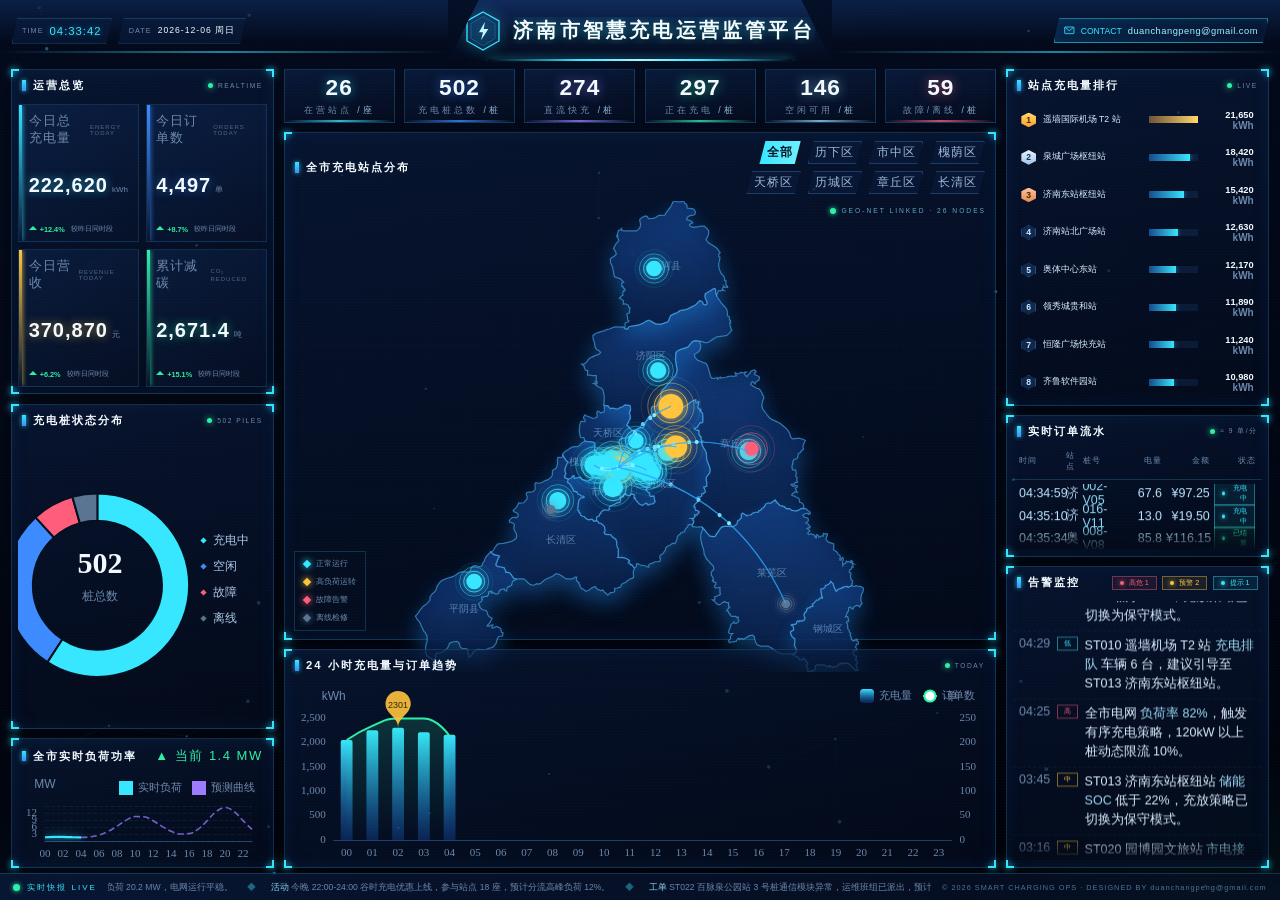
==== commit 0f104aa1: "feat: 中列地图面板与24h趋势面板改为 7:3 弹性占比" ====
--- a/index.html
+++ b/index.html
@@ -5,7 +5,7 @@
   <meta name="viewport" content="width=device-width, initial-scale=1.0">
   <title>济南市智慧充电运营监管平台 · 全市总览</title>
   <meta name="author" content="duanchangpeng@gmail.com">
-  <link rel="stylesheet" href="css/style.css?v=jn4">
+  <link rel="stylesheet" href="css/style.css?v=jn5">
 </head>
 <body>
   <div id="scale-screen">
@@ -48,7 +48,7 @@
       <div class="col col-mid">
         <div class="stat-strip rise" style="height:clamp(4.2rem,6.5vh,5rem)" id="stat-strip"></div>
 
-        <section class="panel map-panel">
+        <section class="panel map-panel" style="flex:7 1 0">
           <div class="panel-hd">
             <span class="bar"></span>
             <div><div class="tt">全市充电站点分布</div><div class="en">CITY-WIDE STATION DISTRIBUTION · GEO-NET</div></div>
@@ -83,7 +83,7 @@
           </div>
         </section>
 
-        <section class="panel" style="flex:10.2rem">
+        <section class="panel" style="flex:3 1 0">
           <div class="panel-hd">
             <span class="bar"></span>
             <div><div class="tt">24 小时充电量与订单趋势</div><div class="en">24H ENERGY &amp; ORDER TREND</div></div>
@@ -143,9 +143,9 @@
   </div>
 
   <script src="js/lib/echarts.min.js"></script>
-  <script src="js/map-jinan.js?v=jn4"></script>
-  <script src="js/data.js?v=jn4"></script>
-  <script src="js/common.js?v=jn4"></script>
-  <script src="js/city.js?v=jn4"></script>
+  <script src="js/map-jinan.js?v=jn5"></script>
+  <script src="js/data.js?v=jn5"></script>
+  <script src="js/common.js?v=jn5"></script>
+  <script src="js/city.js?v=jn5"></script>
 </body>
 </html>
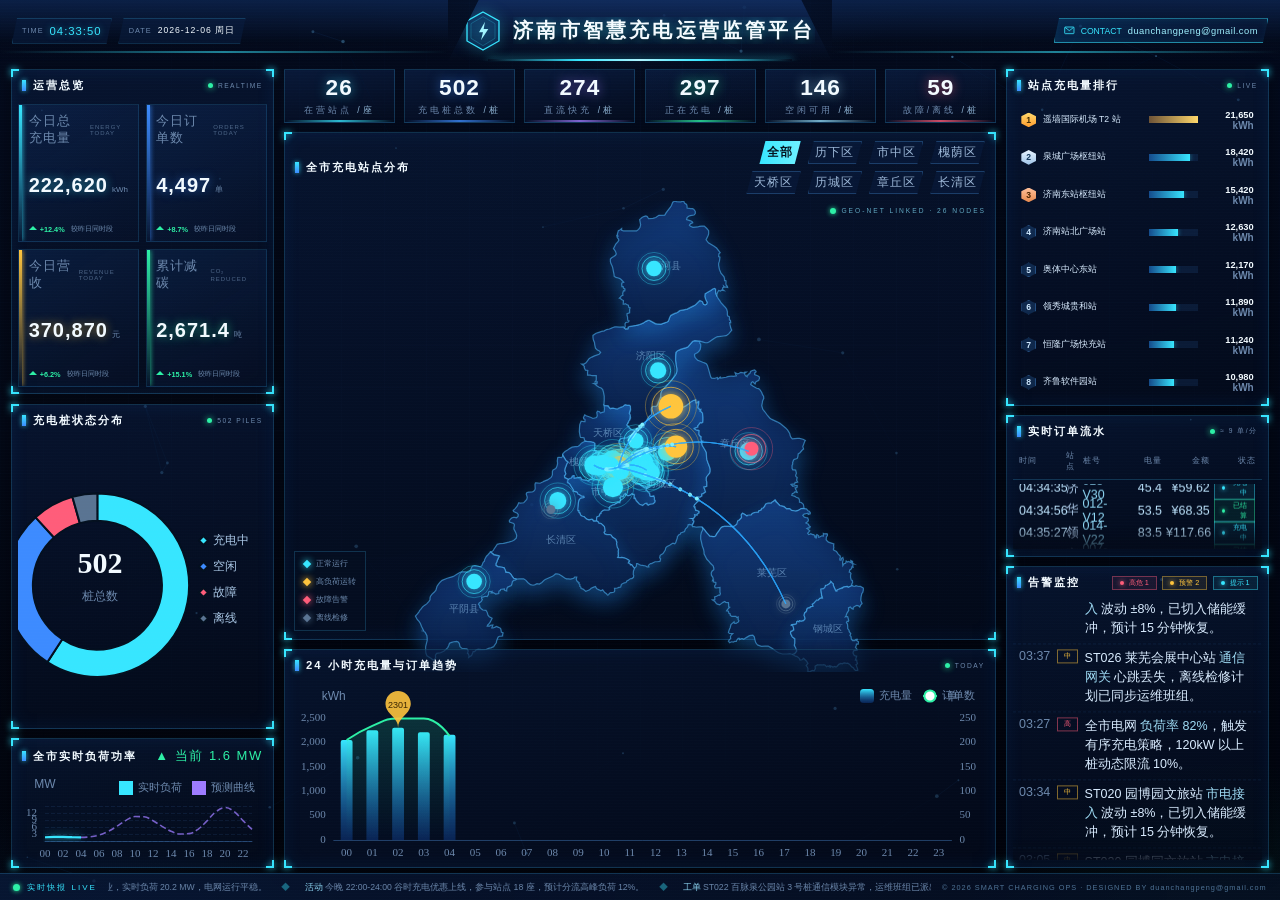
==== commit def8b221: "feat: 详情页比例优化——档案/环图/订单面板压低；布局图行距随容器自适应消除留白、功率曲线更高" ====
--- a/index.html
+++ b/index.html
@@ -5,7 +5,7 @@
   <meta name="viewport" content="width=device-width, initial-scale=1.0">
   <title>济南市智慧充电运营监管平台 · 全市总览</title>
   <meta name="author" content="duanchangpeng@gmail.com">
-  <link rel="stylesheet" href="css/style.css?v=jn5">
+  <link rel="stylesheet" href="css/style.css?v=jn6">
 </head>
 <body>
   <div id="scale-screen">
@@ -143,9 +143,9 @@
   </div>
 
   <script src="js/lib/echarts.min.js"></script>
-  <script src="js/map-jinan.js?v=jn5"></script>
-  <script src="js/data.js?v=jn5"></script>
-  <script src="js/common.js?v=jn5"></script>
-  <script src="js/city.js?v=jn5"></script>
+  <script src="js/map-jinan.js?v=jn6"></script>
+  <script src="js/data.js?v=jn6"></script>
+  <script src="js/common.js?v=jn6"></script>
+  <script src="js/city.js?v=jn6"></script>
 </body>
 </html>
--- a/css/style.css
+++ b/css/style.css
@@ -526,7 +526,7 @@
 /* ============================================================
    详情页补充：场站档案
    ============================================================ */
-.info-grid { display: grid; grid-template-columns: 1fr 1fr; gap: 0.688rem 0.875rem; padding: 0.5rem 6px 2px; }
+.info-grid { display: grid; grid-template-columns: 1fr 1fr; gap: 0.4rem 0.875rem; padding: 0.3rem 6px 0.1rem; }
 .info-it { display: flex; flex-direction: column; gap: 3px; border-left: 2px solid rgba(64, 196, 255, .35); padding-left: 0.625rem; }
 .info-it .k { font-size: 0.688rem; color: var(--dim); letter-spacing: 1px; }
 .info-it .v { font-size: 13.5px; color: var(--text); line-height: 1.35; }
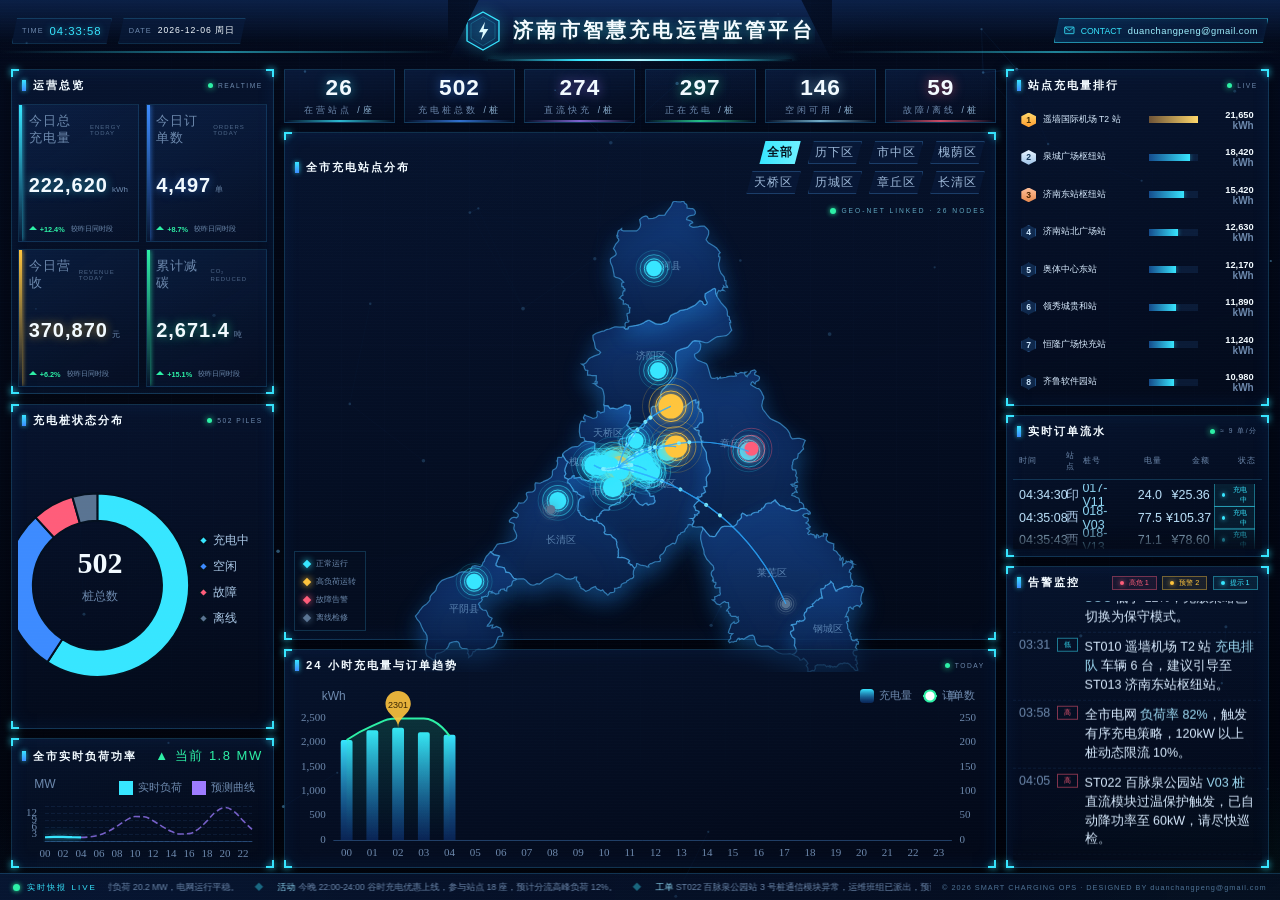
==== commit 0887b3eb: "feat: 右列占比调整——桩位利用率压低(水球自适应缩小)，场站事件压低，充电桩实时监视可视区增大且卡片行高弹性适配" ====
--- a/index.html
+++ b/index.html
@@ -5,7 +5,7 @@
   <meta name="viewport" content="width=device-width, initial-scale=1.0">
   <title>济南市智慧充电运营监管平台 · 全市总览</title>
   <meta name="author" content="duanchangpeng@gmail.com">
-  <link rel="stylesheet" href="css/style.css?v=jn6">
+  <link rel="stylesheet" href="css/style.css?v=jn7">
 </head>
 <body>
   <div id="scale-screen">
@@ -143,9 +143,9 @@
   </div>
 
   <script src="js/lib/echarts.min.js"></script>
-  <script src="js/map-jinan.js?v=jn6"></script>
-  <script src="js/data.js?v=jn6"></script>
-  <script src="js/common.js?v=jn6"></script>
-  <script src="js/city.js?v=jn6"></script>
+  <script src="js/map-jinan.js?v=jn7"></script>
+  <script src="js/data.js?v=jn7"></script>
+  <script src="js/common.js?v=jn7"></script>
+  <script src="js/city.js?v=jn7"></script>
 </body>
 </html>
--- a/css/style.css
+++ b/css/style.css
@@ -287,7 +287,7 @@
    ============================================================ */
 .wb-wrap { display: flex; align-items: center; height: 100%; gap: 6px; }
 .wb-box {
-  position: relative; width: 10.75rem; height: 10.75rem; border-radius: 50%;
+  position: relative; width: min(9.4rem, 15.5vh); height: min(9.4rem, 15.5vh); border-radius: 50%;
   background: radial-gradient(circle at 50% 40%, rgba(20, 60, 120, .35), rgba(4, 12, 30, .9) 75%);
   border: 2px solid rgba(55, 230, 255, .35);
   box-shadow: 0 0 1.5rem rgba(30, 140, 255, .25), inset 0 0 1.875rem rgba(20, 90, 180, .25);
@@ -306,9 +306,9 @@
 @keyframes wave-f { from { transform: translateX(0); } to { transform: translateX(-50%); } }
 @keyframes wave-b { from { transform: translateX(0); } to { transform: translateX(50%); } }
 .wb-pct { position: absolute; inset: 0; z-index: 5; display: flex; flex-direction: column; align-items: center; justify-content: center; }
-.wb-pct .n { font-family: var(--num-font); font-size: 2.625rem; font-weight: 700; color: #fff; text-shadow: 0 2px 0.625rem rgba(0, 40, 90, .8); }
+.wb-pct .n { font-family: var(--num-font); font-size: 2.1rem; font-weight: 700; color: #fff; text-shadow: 0 2px 0.625rem rgba(0, 40, 90, .8); }
 .wb-pct .t { font-size: 0.688rem; letter-spacing: 2px; color: #a8d8f5; margin-top: 2px; }
-.wb-legend { flex: 1; display: flex; flex-direction: column; justify-content: center; gap: 0.75rem; padding-right: 6px; }
+.wb-legend { flex: 1; display: flex; flex-direction: column; justify-content: center; gap: 0.5rem; padding-right: 6px; }
 .wb-legend .it { display: flex; align-items: center; gap: 0.562rem; font-size: 0.812rem; }
 .wb-legend .it i { width: 0.562rem; height: 0.562rem; flex: none; transform: rotate(45deg); box-shadow: 0 0 0.5rem currentColor; }
 .wb-legend .it .nm { color: var(--dim); flex: 1; }
@@ -533,9 +533,11 @@
 .info-it .v.big { font-family: var(--num-font); font-size: 1.5rem; color: #f2faff; font-weight: 700; letter-spacing: 1px; }
 .info-it .v.big small { font-size: 0.688rem; color: var(--dim); font-weight: 400; }
 
-/* 详情页：桩监视行 */
-.pile-row { display: grid; grid-template-columns: repeat(4, 1fr); gap: 0.625rem; height: 7.75rem; margin-bottom: 0.625rem; }
-.pile-row .pile { height: 100%; }
+/* 详情页：桩监视行（高度弹性适配面板） */
+.pile-scroll-hd { flex: none; }
+#pile-scroll .scroll-wrap { height: 100%; }
+.pile-row { display: grid; grid-template-columns: repeat(4, 1fr); gap: 0.625rem; height: clamp(8rem, 14.5vh, 9.5rem); margin-bottom: 0.625rem; }
+.pile-row .pile { height: 100%; justify-content: space-between; }
 
 .st-badge.dim { color: #8fb8dd; border-color: rgba(140, 180, 220, .4); background: rgba(140, 180, 220, .08); }
 
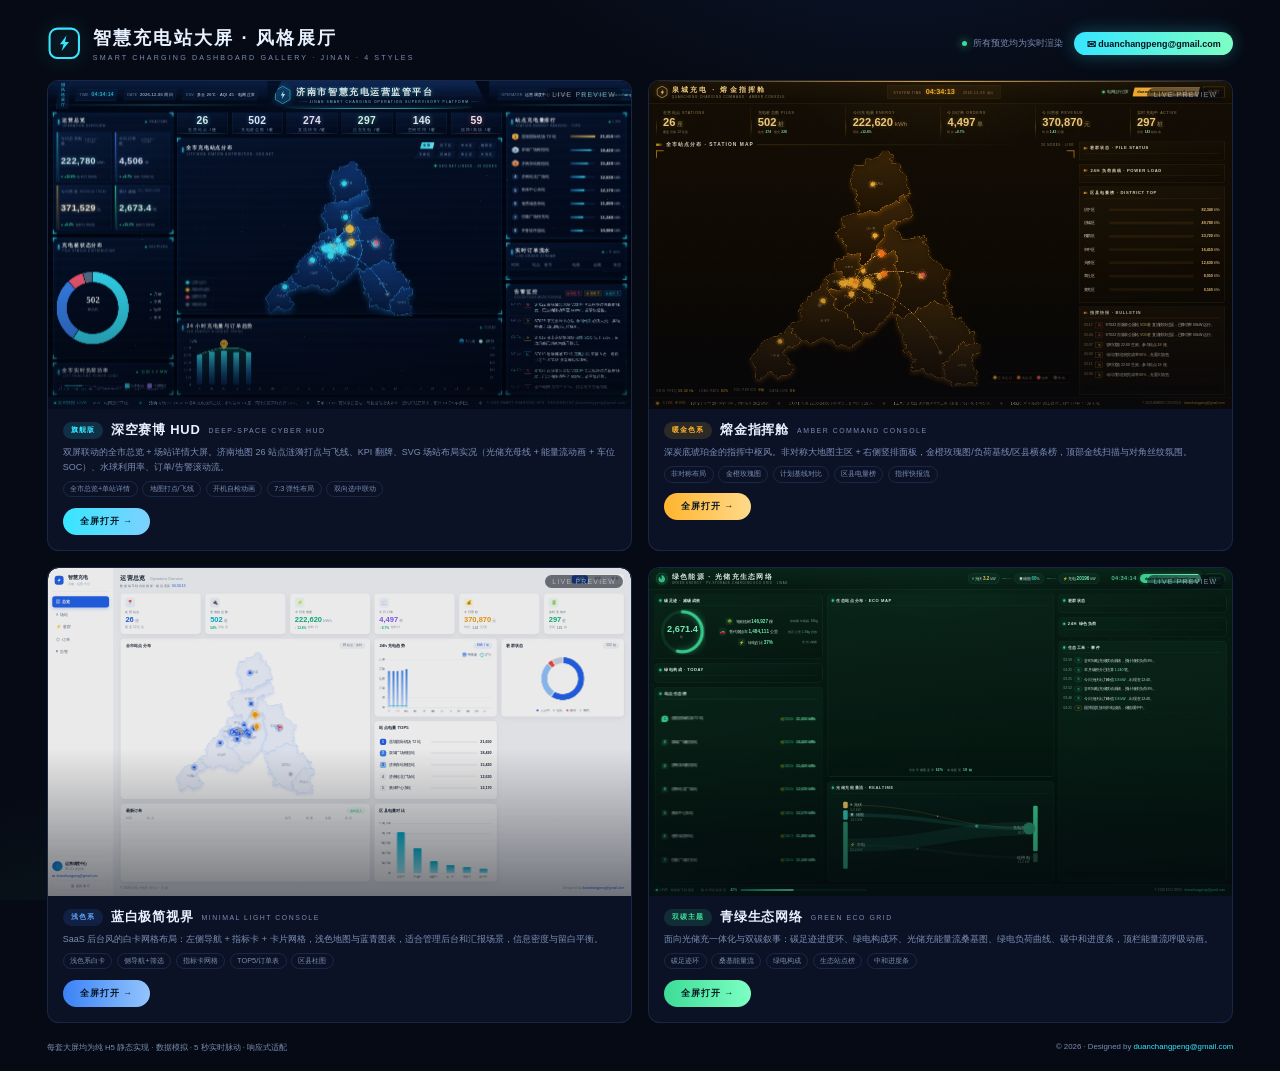
==== commit 876e24b8: "feat: 风格展厅首页（iframe 实时预览）+ 三套新风格大屏：amber 熔金指挥舱 / light 蓝白极简 / eco 青绿生态；目录重构共享 assets；countUp 改 setIn" ====
--- a/index.html
+++ b/index.html
@@ -3,149 +3,42 @@
 <head>
   <meta charset="UTF-8">
   <meta name="viewport" content="width=device-width, initial-scale=1.0">
-  <title>济南市智慧充电运营监管平台 · 全市总览</title>
+  <title>智慧充电站大屏 · 风格展厅 | Smart Charging Gallery</title>
   <meta name="author" content="duanchangpeng@gmail.com">
-  <link rel="stylesheet" href="css/style.css?v=jn7">
+  <link rel="stylesheet" href="css/gallery.css?v=g1">
 </head>
 <body>
-  <div id="scale-screen">
-    <canvas id="fx-canvas"></canvas>
+  <div id="gallery">
+    <header class="g-hd">
+      <div class="g-brand">
+        <svg viewBox="0 0 40 40">
+          <defs><linearGradient id="gg" x1="0" y1="0" x2="40" y2="40">
+            <stop offset="0" stop-color="#37e6ff"/><stop offset="1" stop-color="#3ddc97"/>
+          </linearGradient></defs>
+          <rect x="3" y="3" width="34" height="34" rx="9" fill="none" stroke="url(#gg)" stroke-width="2.4"/>
+          <path d="M22.5 11 15 21.2h4.2L17 29l8.5-10.6h-4.6z" fill="url(#gg)"/>
+        </svg>
+        <div>
+          <h1>智慧充电站大屏 · 风格展厅</h1>
+          <p>SMART CHARGING DASHBOARD GALLERY · JINAN · 4 STYLES</p>
+        </div>
+      </div>
+      <div class="g-info">
+        <span class="live"><i></i>所有预览均为实时渲染</span>
+        <a class="mail" href="mailto:duanchangpeng@gmail.com">✉ duanchangpeng@gmail.com</a>
+      </div>
+    </header>
 
-    <header id="hud-header"></header>
-
-    <main class="grid">
-      <!-- ============ 左列 ============ -->
-      <div class="col col-side">
-        <section class="panel" style="flex:18.5rem">
-          <div class="panel-hd">
-            <span class="bar"></span>
-            <div><div class="tt">运营总览</div><div class="en">OPERATION OVERVIEW</div></div>
-            <div class="deco"><span class="dot"></span><span class="lab">REALTIME</span></div>
-          </div>
-          <div class="panel-bd"><div class="kpi-grid" id="kpi-grid"></div></div>
-        </section>
-
-        <section class="panel" style="flex:18.5rem">
-          <div class="panel-hd">
-            <span class="bar"></span>
-            <div><div class="tt">充电桩状态分布</div><div class="en">PILE STATUS DISTRIBUTION</div></div>
-            <div class="deco"><span class="dot"></span><span class="lab" id="pile-total-lab">-- PILES</span></div>
-          </div>
-          <div class="panel-bd"><div class="chart" id="chart-donut"></div></div>
-        </section>
-
-        <section class="panel" style="flex:1">
-          <div class="panel-hd">
-            <span class="bar"></span>
-            <div><div class="tt">全市实时负荷功率</div><div class="en">CITY REALTIME POWER LOAD</div></div>
-            <div class="deco"><span class="lab" id="power-now" style="color:var(--green);font-size:13px"></span></div>
-          </div>
-          <div class="panel-bd"><div class="chart" id="chart-power"></div></div>
-        </section>
-      </div>
-
-      <!-- ============ 中列 ============ -->
-      <div class="col col-mid">
-        <div class="stat-strip rise" style="height:clamp(4.2rem,6.5vh,5rem)" id="stat-strip"></div>
-
-        <section class="panel map-panel" style="flex:7 1 0">
-          <div class="panel-hd">
-            <span class="bar"></span>
-            <div><div class="tt">全市充电站点分布</div><div class="en">CITY-WIDE STATION DISTRIBUTION · GEO-NET</div></div>
-            <div class="deco">
-              <div class="map-hd-tools" id="dist-chips"></div>
-            </div>
-          </div>
-          <div class="panel-bd">
-            <div class="chart" id="chart-map"></div>
-            <div class="map-net-tag"><i></i><span id="map-nodes-lab">GEO-NET LINKED</span></div>
-            <div class="map-legend">
-              <div class="it"><i style="color:var(--cyan);background:var(--cyan)"></i>正常运行</div>
-              <div class="it"><i style="color:var(--amber);background:var(--amber)"></i>高负荷运转</div>
-              <div class="it"><i style="color:var(--red);background:var(--red)"></i>故障告警</div>
-              <div class="it"><i style="color:#5a7492;background:#5a7492"></i>离线检修</div>
-            </div>
-            <!-- 站点详情浮窗 -->
-            <div class="st-pop" id="st-pop">
-              <span class="close" id="st-pop-close">✕</span>
-              <h4 id="sp-name"></h4>
-              <div class="addr" id="sp-addr"></div>
-              <div class="rows">
-                <div class="c"><span class="k">充电桩数</span><span class="v" id="sp-piles"></span></div>
-                <div class="c"><span class="k">今日充电量</span><span class="v" id="sp-kwh"></span></div>
-                <div class="c"><span class="k">今日订单</span><span class="v" id="sp-orders"></span></div>
-                <div class="c"><span class="k">今日收入</span><span class="v" id="sp-income"></span></div>
-                <div class="c"><span class="k">桩位利用率</span><span class="v" id="sp-util"></span></div>
-                <div class="c"><span class="k">实时状态</span><span class="v" id="sp-status" style="font-size:13px"></span></div>
-              </div>
-              <div class="go" id="sp-go">进入场站详情大屏 →</div>
-            </div>
-          </div>
-        </section>
-
-        <section class="panel" style="flex:3 1 0">
-          <div class="panel-hd">
-            <span class="bar"></span>
-            <div><div class="tt">24 小时充电量与订单趋势</div><div class="en">24H ENERGY &amp; ORDER TREND</div></div>
-            <div class="deco"><span class="dot"></span><span class="lab">TODAY</span></div>
-          </div>
-          <div class="panel-bd"><div class="chart" id="chart-24h"></div></div>
-        </section>
-      </div>
-
-      <!-- ============ 右列 ============ -->
-      <div class="col col-side">
-        <section class="panel" style="flex:18.5rem">
-          <div class="panel-hd">
-            <span class="bar"></span>
-            <div><div class="tt">站点充电量排行</div><div class="en">STATION ENERGY RANKING · TOP8</div></div>
-            <div class="deco"><span class="dot"></span><span class="lab">LIVE</span></div>
-          </div>
-          <div class="panel-bd"><div class="rank-list" id="rank-list"></div></div>
-        </section>
-
-        <section class="panel" style="flex:1">
-          <div class="panel-hd">
-            <span class="bar"></span>
-            <div><div class="tt">实时订单流水</div><div class="en">LIVE ORDER STREAM</div></div>
-            <div class="deco"><span class="dot"></span><span class="lab" id="order-rate">≈ 9 单/分</span></div>
-          </div>
-          <div class="panel-bd">
-            <div class="ord-hd">
-              <span>时间</span><span>站点</span><span>桩号</span><span style="text-align:right">电量</span><span style="text-align:right">金额</span><span style="text-align:right">状态</span>
-            </div>
-            <div class="scroll-wrap" id="order-scroll">
-              <div class="scroll-inner" id="order-body"></div>
-            </div>
-          </div>
-        </section>
-
-        <section class="panel" style="flex:15.25rem">
-          <div class="panel-hd">
-            <span class="bar"></span>
-            <div><div class="tt">告警监控</div><div class="en">EXCEPTION MONITORING</div></div>
-            <div class="deco">
-              <span class="st-badge err">高危 1</span>
-              <span class="st-badge warn">预警 2</span>
-              <span class="st-badge run">提示 1</span>
-            </div>
-          </div>
-          <div class="panel-bd">
-            <div class="scroll-wrap" id="alert-scroll" style="padding-top:2px">
-              <div class="scroll-inner alert-list" id="alert-list"></div>
-            </div>
-          </div>
-        </section>
-      </div>
+    <main class="g-grid">
+      <!-- 卡片由 JS 生成 -->
     </main>
 
-    <footer id="hud-ticker"></footer>
+    <footer class="g-ft">
+      <span>每套大屏均为纯 H5 静态实现 · 数据模拟 · 5 秒实时脉动 · 响应式适配</span>
+      <span>© 2026 · Designed by <a href="mailto:duanchangpeng@gmail.com">duanchangpeng@gmail.com</a></span>
+    </footer>
   </div>
 
-  <script src="js/lib/echarts.min.js"></script>
-  <script src="js/map-jinan.js?v=jn7"></script>
-  <script src="js/data.js?v=jn7"></script>
-  <script src="js/common.js?v=jn7"></script>
-  <script src="js/city.js?v=jn7"></script>
+  <script src="js/gallery.js?v=g1"></script>
 </body>
 </html>
--- a/css/gallery.css
+++ b/css/gallery.css
@@ -0,0 +1,81 @@
+/* ============================================================
+   风格展厅首页
+   ============================================================ */
+:root {
+  --bg: #060a14; --panel: #0b1226;
+  --line: rgba(120, 160, 255, .14);
+  --cyan: #37e6ff; --green: #3ddc97; --gold: #ffb52e; --blue: #3b82f6;
+  --t1: #e8f1ff; --dim: #7a8db3;
+  --num: 'Bahnschrift', 'Segoe UI', sans-serif;
+}
+* { margin: 0; padding: 0; box-sizing: border-box; }
+html { font-size: clamp(10px, .9vw, 18px); }
+html, body { width: 100%; min-height: 100%; background: var(--bg); color: var(--t1); font-family: 'PingFang SC', 'Microsoft YaHei', sans-serif; -webkit-font-smoothing: antialiased; }
+body {
+  background-image:
+    radial-gradient(60rem 30rem at 70% -10%, rgba(55, 120, 255, .1), transparent 60%),
+    radial-gradient(50rem 30rem at 10% 110%, rgba(61, 220, 151, .07), transparent 60%);
+  background-attachment: fixed;
+}
+
+#gallery { max-width: 108rem; margin: 0 auto; padding: 2.2rem 2.5rem 1.6rem; display: flex; flex-direction: column; min-height: 100vh; }
+
+/* ---------- 头部 ---------- */
+.g-hd { display: flex; align-items: center; justify-content: space-between; gap: 1rem; padding-bottom: 1.6rem; }
+.g-brand { display: flex; align-items: center; gap: 1rem; }
+.g-brand svg { width: 3rem; height: 3rem; filter: drop-shadow(0 0 10px rgba(55, 230, 255, .4)); }
+.g-brand h1 { font-size: 1.6rem; letter-spacing: .12em; }
+.g-brand p { font-family: var(--num); font-size: .62rem; letter-spacing: .3em; color: var(--dim); margin-top: .3rem; }
+.g-info { display: flex; align-items: center; gap: 1rem; }
+.live { display: flex; align-items: center; gap: .45rem; font-size: .74rem; color: var(--dim); }
+.live i { width: .5rem; height: .5rem; border-radius: 50%; background: var(--green); box-shadow: 0 0 8px var(--green); animation: bl 1.8s infinite; }
+@keyframes bl { 50% { opacity: .3; } }
+.mail { font-size: .78rem; color: #06131f; font-weight: 700; text-decoration: none; padding: .55rem 1.1rem; border-radius: 99px; background: linear-gradient(90deg, var(--cyan), #7dffc4); white-space: nowrap; box-shadow: 0 0 18px rgba(55, 230, 255, .3); }
+
+/* ---------- 卡片网格 ---------- */
+.g-grid { flex: 1; display: grid; grid-template-columns: repeat(2, 1fr); gap: 1.4rem; }
+.g-card {
+  position: relative; border-radius: 1rem; overflow: hidden;
+  border: 1px solid var(--line); background: var(--panel);
+  display: flex; flex-direction: column; min-height: 26rem;
+  animation: card-in .7s cubic-bezier(.2, .7, .3, 1) both;
+  transition: transform .25s, box-shadow .25s, border-color .25s;
+}
+.g-card:nth-child(2) { animation-delay: .08s; }
+.g-card:nth-child(3) { animation-delay: .16s; }
+.g-card:nth-child(4) { animation-delay: .24s; }
+@keyframes card-in { from { opacity: 0; transform: translateY(1.2rem); } }
+.g-card:hover { transform: translateY(-5px); border-color: rgba(120, 180, 255, .4); box-shadow: 0 18px 44px rgba(0, 0, 0, .45); }
+
+/* 实时预览区：16:9 iframe 缩放 */
+.g-shot { position: relative; width: 100%; aspect-ratio: 16 / 9; background: #000; overflow: hidden; flex: none; }
+.g-shot iframe {
+  position: absolute; left: 0; top: 0;
+  width: 1920px; height: 1080px; border: 0; pointer-events: none;
+  transform-origin: 0 0; opacity: .92;
+  transition: opacity .3s;
+}
+.g-card:hover .g-shot iframe { opacity: 1; }
+.g-shot .veil { position: absolute; inset: 0; z-index: 2; background: linear-gradient(180deg, rgba(4, 8, 18, 0) 55%, rgba(4, 8, 18, .5)); pointer-events: none; }
+.g-shot .hint { position: absolute; right: .7rem; top: .6rem; z-index: 3; font-family: var(--num); font-size: .6rem; letter-spacing: .18em; color: rgba(230, 240, 255, .55); background: rgba(6, 10, 20, .55); padding: .25rem .6rem; border-radius: 99px; }
+
+.g-meta { padding: 1.1rem 1.3rem 1.3rem; display: flex; flex-direction: column; gap: .55rem; }
+.g-meta .row1 { display: flex; align-items: center; gap: .7rem; }
+.g-tag { font-size: .6rem; font-weight: 700; letter-spacing: .14em; padding: .28rem .7rem; border-radius: 99px; }
+.g-meta h2 { font-size: 1.12rem; letter-spacing: .06em; }
+.g-meta .desc { font-size: .78rem; color: var(--dim); line-height: 1.65; }
+.g-meta .feat { display: flex; flex-wrap: wrap; gap: .4rem; }
+.g-meta .feat span { font-size: .64rem; color: var(--dim); border: 1px solid var(--line); padding: .18rem .55rem; border-radius: 99px; }
+.g-open {
+  margin-top: .4rem; align-self: flex-start; text-decoration: none;
+  font-size: .78rem; font-weight: 700; letter-spacing: .1em;
+  padding: .6rem 1.5rem; border-radius: 99px; color: #06131f;
+  transition: filter .2s, transform .2s;
+}
+.g-open:hover { filter: brightness(1.15); transform: translateX(2px); }
+
+/* ---------- 底部 ---------- */
+.g-ft { display: flex; justify-content: space-between; gap: 1rem; padding-top: 1.6rem; font-size: .68rem; color: var(--dim); flex-wrap: wrap; }
+.g-ft a { color: var(--cyan); text-decoration: none; }
+
+@media (max-width: 1100px) { .g-grid { grid-template-columns: 1fr; } }
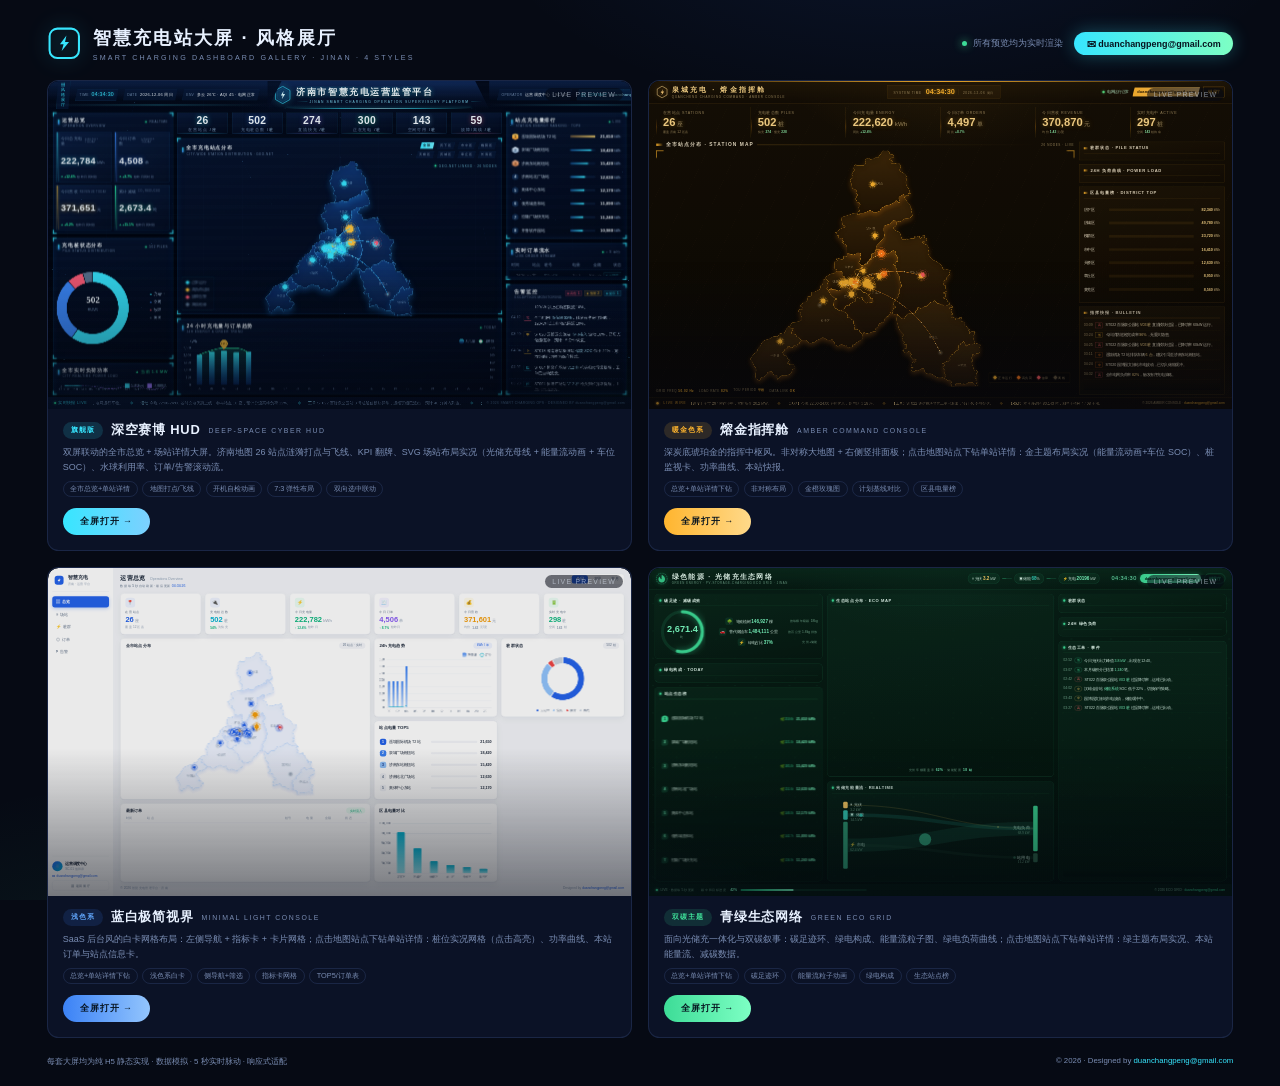
==== commit 543acaa0: "feat: amber/light/eco 三风格新增单站详情页（地图打点点击下钻）；通用场站布局 SVG 生成器 assets/layout.js（主题参数化）" ====
--- a/index.html
+++ b/index.html
@@ -5,7 +5,7 @@
   <meta name="viewport" content="width=device-width, initial-scale=1.0">
   <title>智慧充电站大屏 · 风格展厅 | Smart Charging Gallery</title>
   <meta name="author" content="duanchangpeng@gmail.com">
-  <link rel="stylesheet" href="css/gallery.css?v=g1">
+  <link rel="stylesheet" href="css/gallery.css?v=g2">
 </head>
 <body>
   <div id="gallery">
@@ -39,6 +39,6 @@
     </footer>
   </div>
 
-  <script src="js/gallery.js?v=g1"></script>
+  <script src="js/gallery.js?v=g2"></script>
 </body>
 </html>
